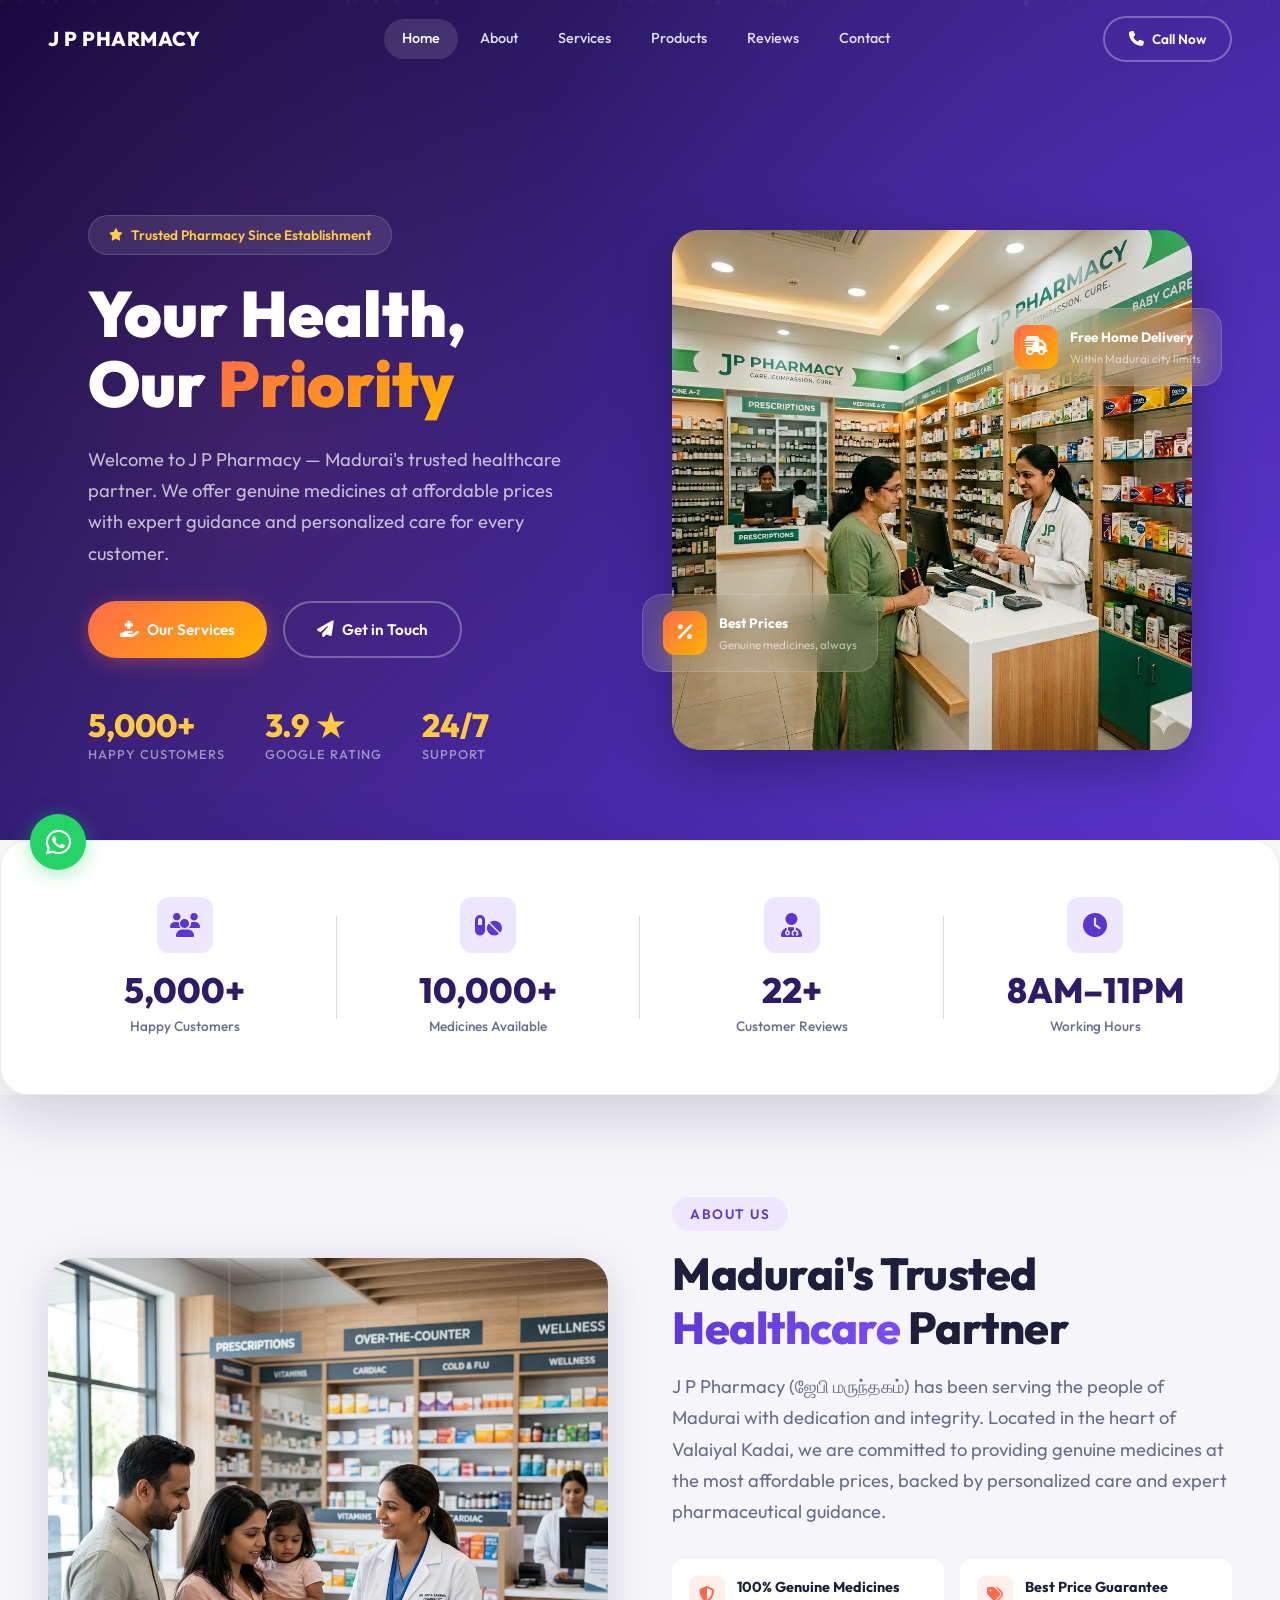
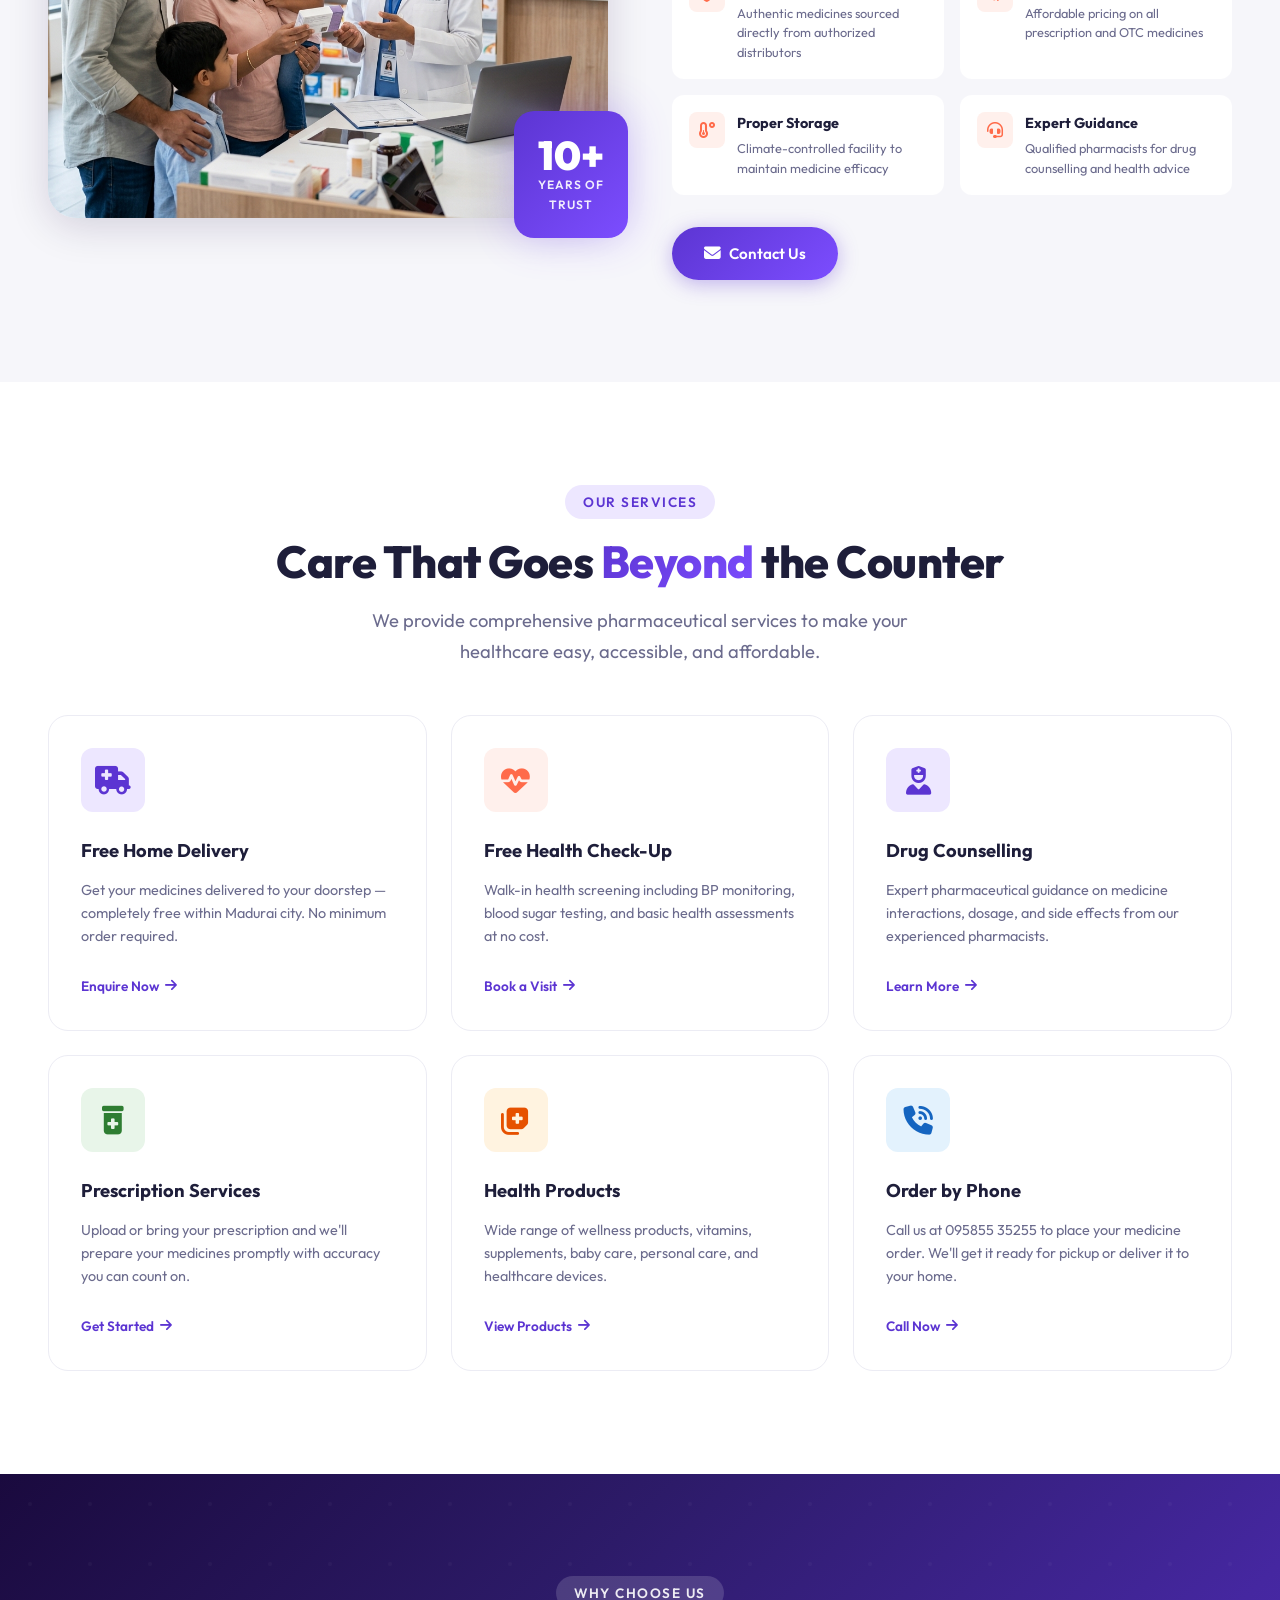
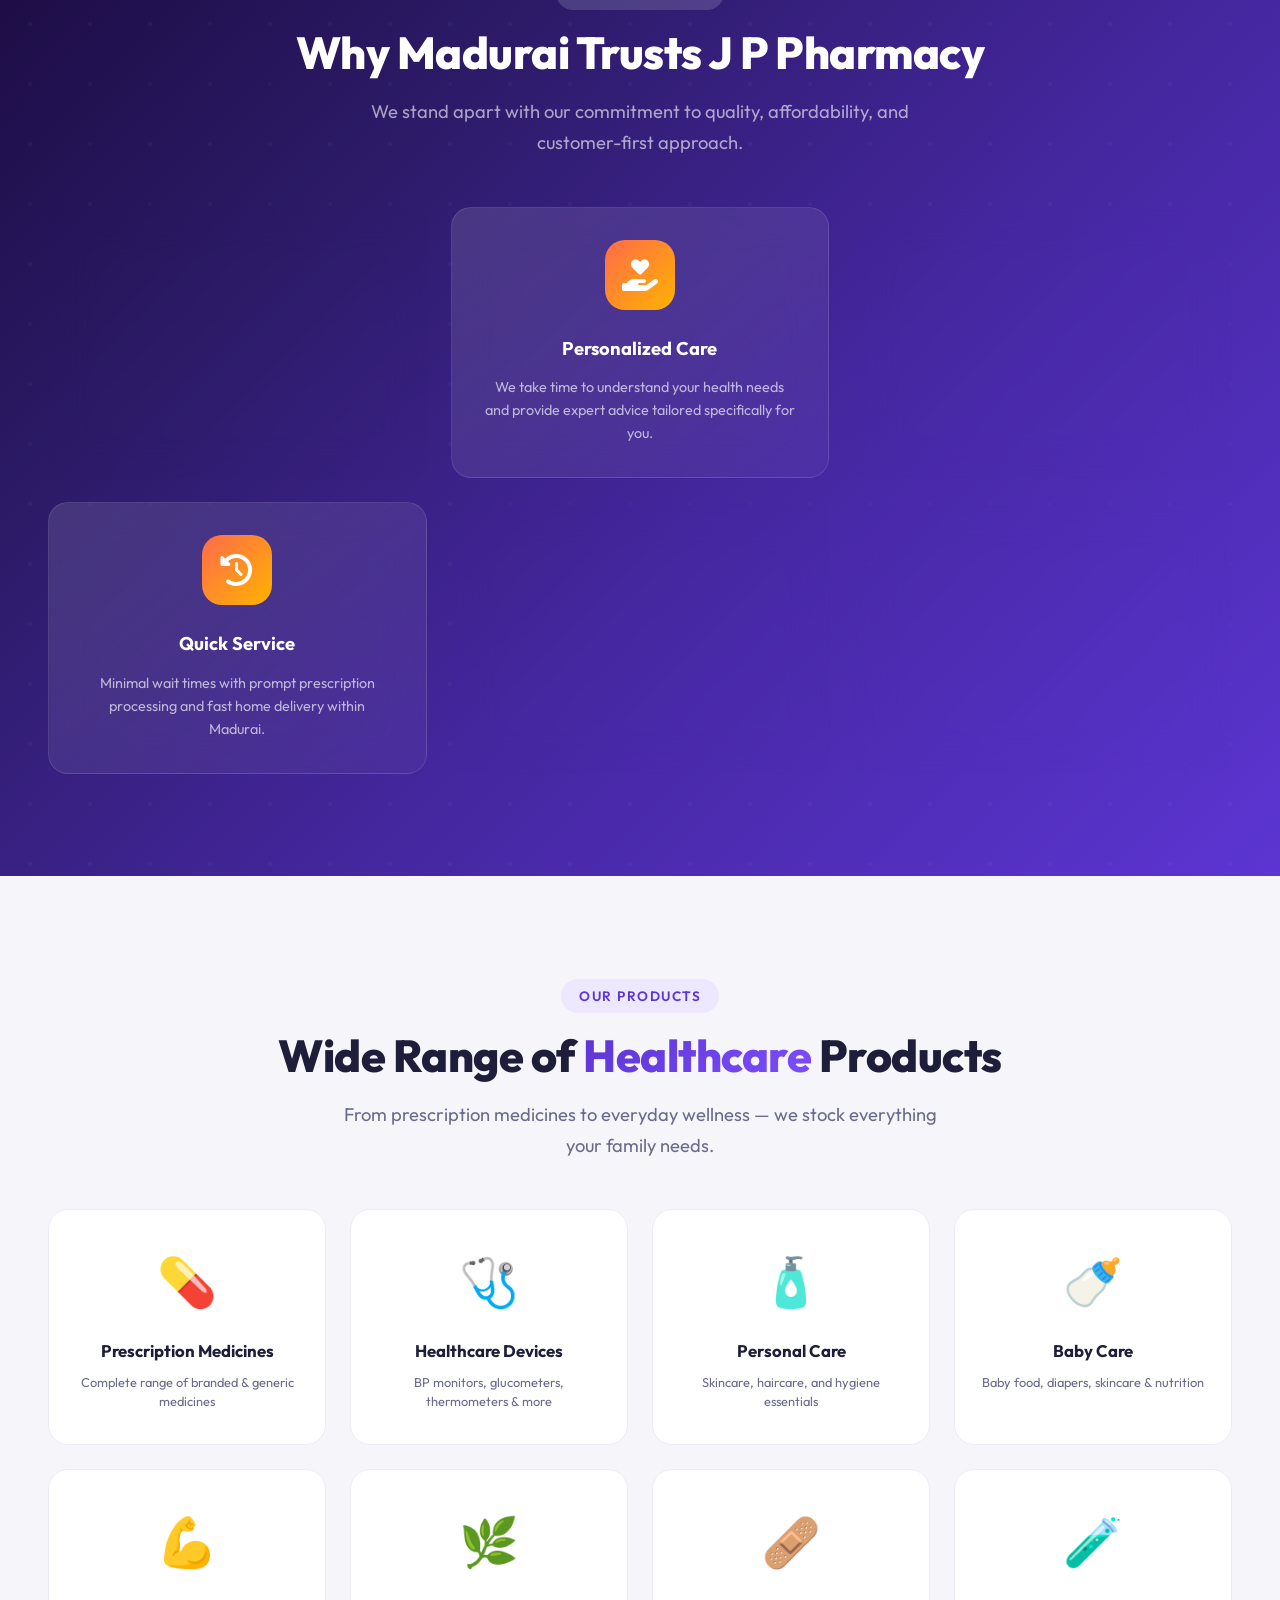
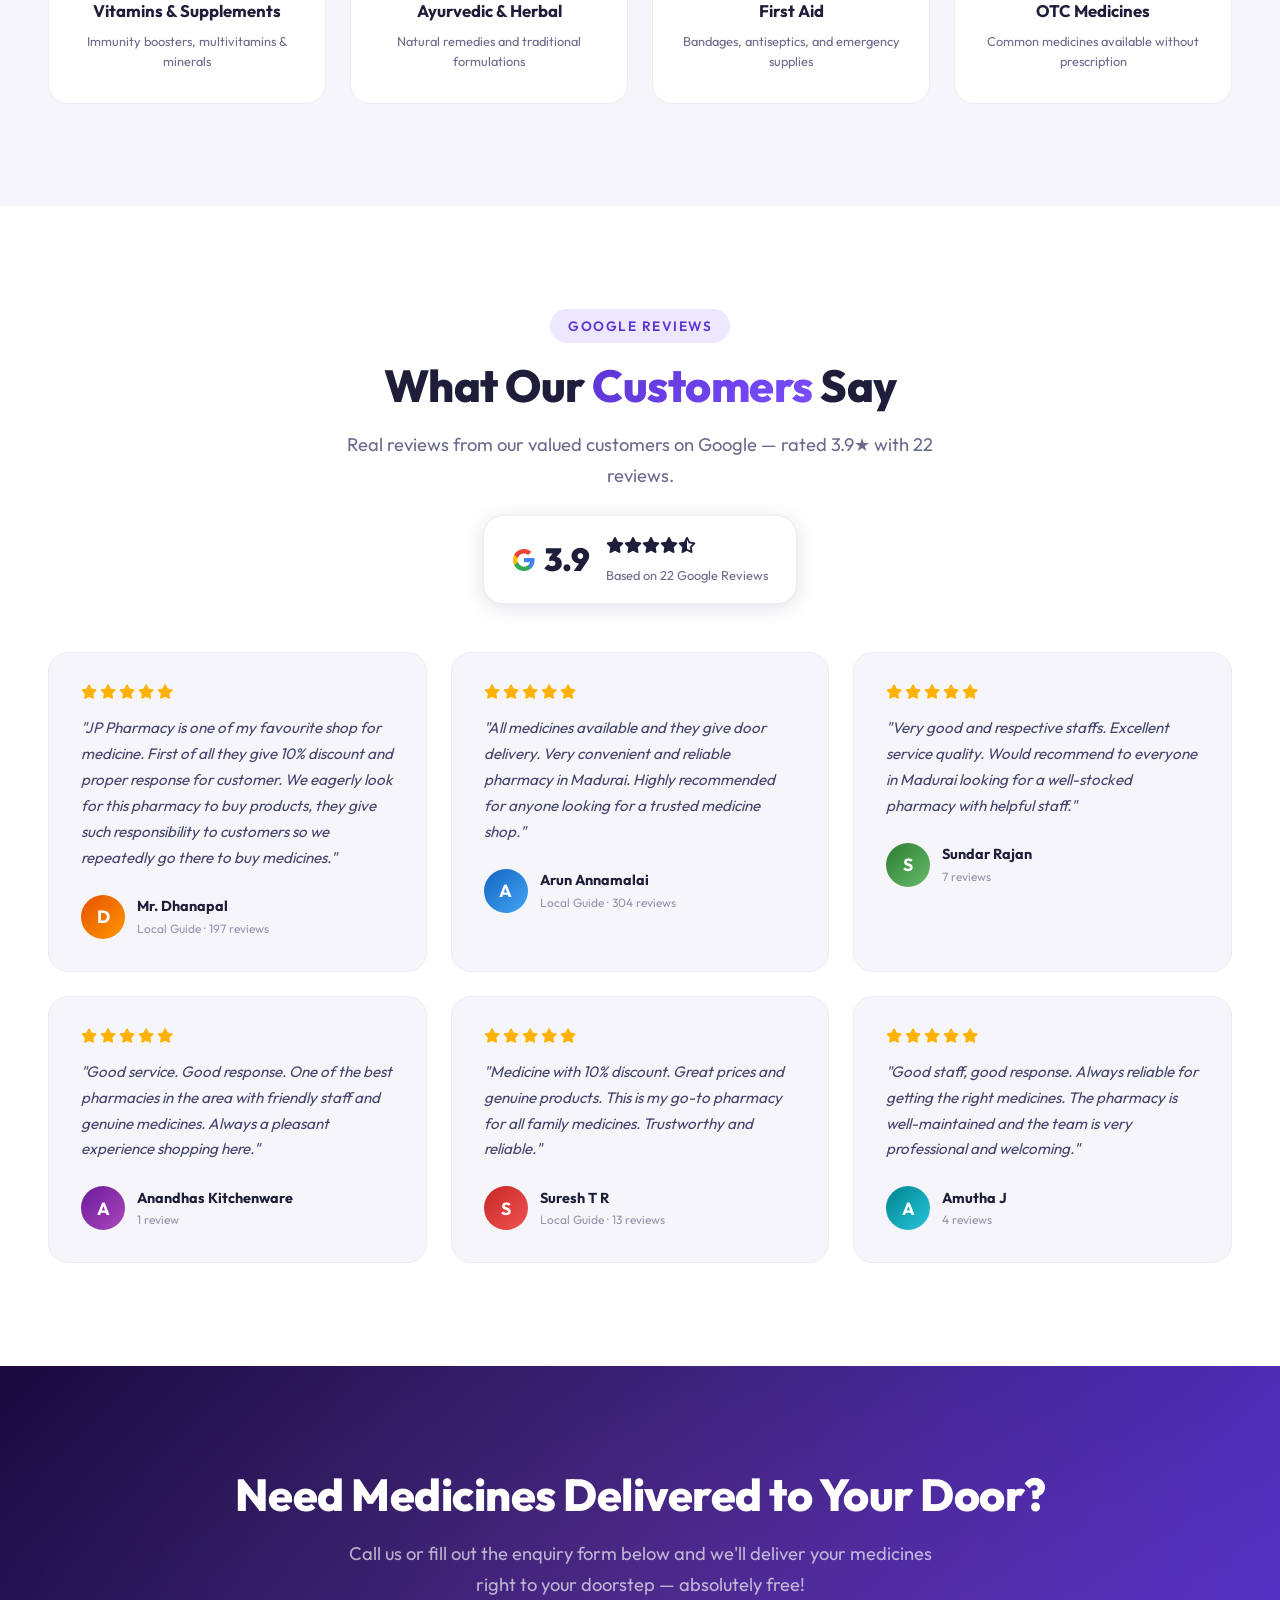
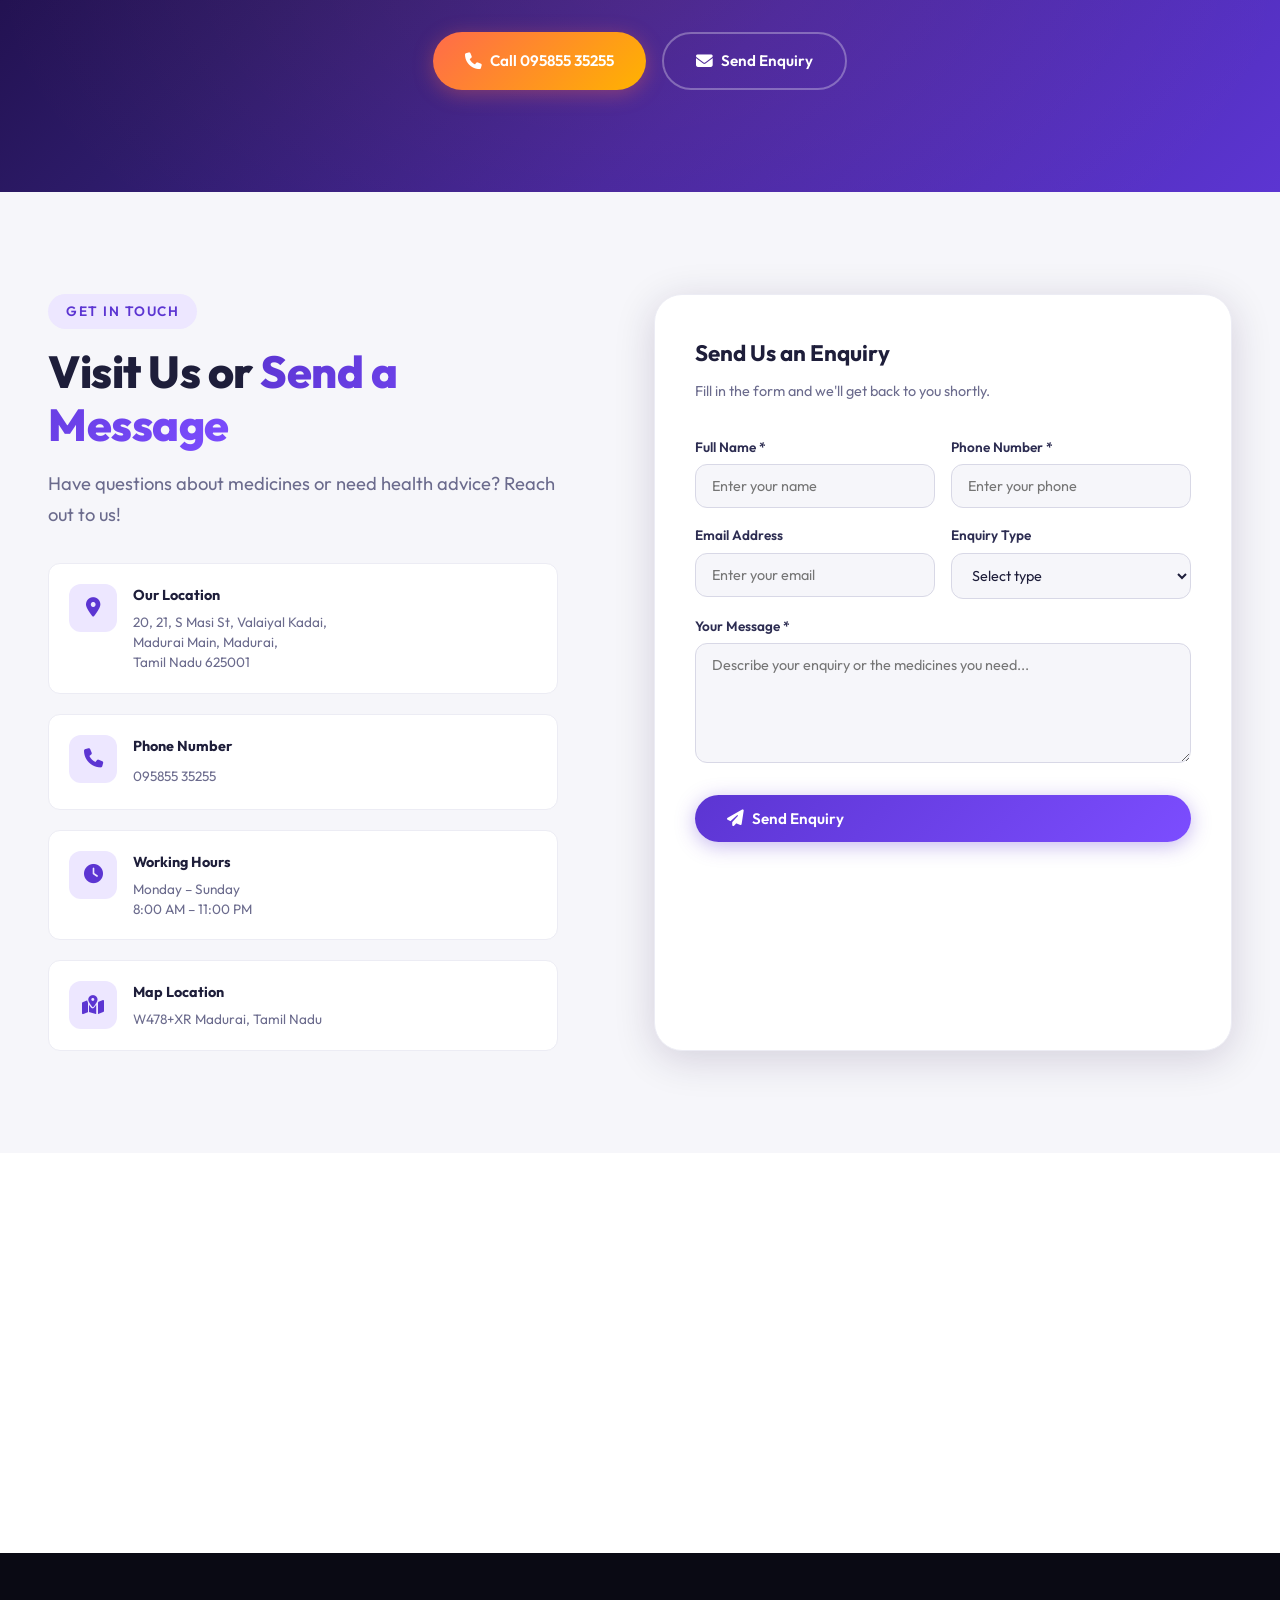
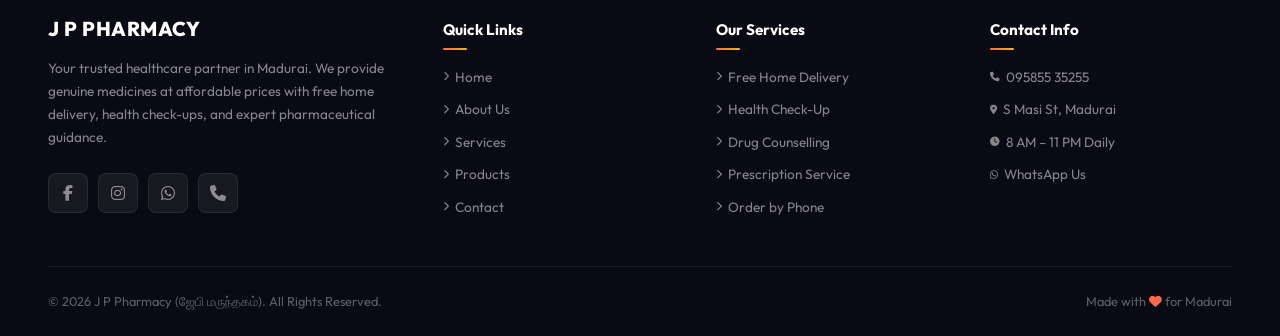
==== index.html @ 7c7c3c75 "First_commit" ====
<!DOCTYPE html>
<html lang="en">
<head>
  <meta charset="UTF-8">
  <meta name="viewport" content="width=device-width, initial-scale=1.0">
  <title>J P Pharmacy | ஜேபி மருந்தகம் — Your Trusted Pharmacy in Madurai</title>
  <meta name="description" content="J P Pharmacy (ஜேபி மருந்தகம்) – Madurai's trusted pharmacy offering genuine medicines, free home delivery, health checkups, and expert drug counselling. Located at S Masi St, Madurai.">
  <meta name="keywords" content="JP Pharmacy, Madurai pharmacy, medicine delivery, health checkup, drug counselling, Tamil Nadu pharmacy">
  <meta property="og:title" content="J P Pharmacy | ஜேபி மருந்தகம்">
  <meta property="og:description" content="Your trusted pharmacy in Madurai. Genuine medicines at affordable prices with free home delivery.">
  <meta property="og:type" content="website">
  <link rel="stylesheet" href="styles.css">
  <link rel="stylesheet" href="https://cdnjs.cloudflare.com/ajax/libs/font-awesome/6.5.1/css/all.min.css">
  <link rel="icon" type="image/svg+xml" href="data:image/svg+xml,<svg xmlns='http://www.w3.org/2000/svg' viewBox='0 0 100 100'><text y='.9em' font-size='90'>💊</text></svg>">
</head>
<body>

  <!-- ======= LOADING SCREEN ======= -->
  <!-- <div class="loader" id="loader">
    <div class="loader-content">
      <div class="loader-logo">JP</div>
      <div class="loader-text">J P Pharmacy</div>
    </div>
  </div> -->

  <!-- ======= NAVBAR ======= -->
  <nav class="navbar" id="navbar">
    <div class="container">
      <a href="#home" class="navbar-brand">
        <!-- <div class="logo-icon">JP</div> -->
        <div class="logo-text">
          <span class="brand-en">J P PHARMACY</span>
          <!-- <span class="brand-ta tamil">ஜேபி மருந்தகம்</span> -->
        </div>
      </a>

      <div class="nav-links" id="navLinks">
        <a href="#home" class="active">Home</a>
        <a href="#about">About</a>
        <a href="#services">Services</a>
        <a href="#products">Products</a>
        <a href="#testimonials">Reviews</a>
        <a href="#contact">Contact</a>
      </div>

      <div class="nav-cta">
        <a href="tel:09585535255" class="btn btn-outline">
          <i class="fas fa-phone"></i> Call Now
        </a>
      </div>

      <button class="nav-toggle" id="navToggle" aria-label="Toggle menu">
        <span></span>
        <span></span>
        <span></span>
      </button>
    </div>
  </nav>

  <!-- ======= HERO SECTION ======= -->
  <section class="hero" id="home">
    <div class="hero-particles" id="heroParticles"></div>
    <div class="container">
      <div class="hero-content">
        <div class="hero-badge">
          <i class="fas fa-star"></i>
          Trusted Pharmacy Since Establishment
        </div>
        <h1 class="hero-title">
          Your Health, <br>Our <span class="highlight">Priority</span>
        </h1>
        <p class="hero-description">
          Welcome to J P Pharmacy — Madurai's trusted healthcare partner. We offer genuine medicines at affordable prices with expert guidance and personalized care for every customer.
        </p>
        <div class="hero-actions">
          <a href="#services" class="btn btn-accent">
            <i class="fas fa-hand-holding-medical"></i>
            Our Services
          </a>
          <a href="#contact" class="btn btn-outline">
            <i class="fas fa-paper-plane"></i>
            Get in Touch
          </a>
        </div>
        <div class="hero-stats">
          <div class="hero-stat">
            <div class="number" data-count="5000">0</div>
            <div class="label">Happy Customers</div>
          </div>
          <div class="hero-stat">
            <div class="number">3.9 ★</div>
            <div class="label">Google Rating</div>
          </div>
          <div class="hero-stat">
            <div class="number">24/7</div>
            <div class="label">Support</div>
          </div>
        </div>
      </div>

      <div class="hero-visual">
        <div class="hero-image-wrapper">
          <img src="images/hero-banner.png" alt="J P Pharmacy — Modern pharmacy interior" loading="eager">
          <div class="hero-float-card">
            <div class="float-icon"><i class="fas fa-truck-fast"></i></div>
            <div class="float-text">
              <div class="ft-title">Free Home Delivery</div>
              <div class="ft-sub">Within Madurai city limits</div>
            </div>
          </div>
          <div class="hero-float-card">
            <div class="float-icon"><i class="fas fa-percent"></i></div>
            <div class="float-text">
              <div class="ft-title">Best Prices</div>
              <div class="ft-sub">Genuine medicines, always</div>
            </div>
          </div>
        </div>
      </div>
    </div>
  </section>

  <!-- ======= STATS BAR ======= -->
  <section class="stats-bar">
    <div class="container reveal">
      <div class="stat-item">
        <div class="stat-icon"><i class="fas fa-users"></i></div>
        <div class="stat-number" data-count="5000">0</div>
        <div class="stat-text">Happy Customers</div>
      </div>
      <div class="stat-item">
        <div class="stat-icon"><i class="fas fa-pills"></i></div>
        <div class="stat-number" data-count="10000">0</div>
        <div class="stat-text">Medicines Available</div>
      </div>
      <div class="stat-item">
        <div class="stat-icon"><i class="fas fa-user-doctor"></i></div>
        <div class="stat-number" data-count="22">0</div>
        <div class="stat-text">Customer Reviews</div>
      </div>
      <div class="stat-item">
        <div class="stat-icon"><i class="fas fa-clock"></i></div>
        <div class="stat-number">8AM–11PM</div>
        <div class="stat-text">Working Hours</div>
      </div>
    </div>
  </section>

  <!-- ======= ABOUT SECTION ======= -->
  <section class="about" id="about">
    <div class="container">
      <div class="about-image reveal">
        <img src="images/about-pharmacy.png" alt="J P Pharmacy team helping customers">
        <div class="experience-badge">
          <div class="exp-number">10+</div>
          <div class="exp-text">Years of<br>Trust</div>
        </div>
      </div>
      <div class="about-content">
        <span class="section-label reveal">About Us</span>
        <h2 class="section-title reveal">
          Madurai's Trusted <span class="text-gradient">Healthcare</span> Partner
        </h2>
        <p class="section-subtitle reveal">
          J P Pharmacy (ஜேபி மருந்தகம்) has been serving the people of Madurai with dedication and integrity. Located in the heart of Valaiyal Kadai, we are committed to providing genuine medicines at the most affordable prices, backed by personalized care and expert pharmaceutical guidance.
        </p>
        <div class="about-features">
          <div class="about-feature reveal reveal-delay-1">
            <i class="fas fa-shield-halved"></i>
            <div>
              <h4>100% Genuine Medicines</h4>
              <p>Authentic medicines sourced directly from authorized distributors</p>
            </div>
          </div>
          <div class="about-feature reveal reveal-delay-2">
            <i class="fas fa-tags"></i>
            <div>
              <h4>Best Price Guarantee</h4>
              <p>Affordable pricing on all prescription and OTC medicines</p>
            </div>
          </div>
          <div class="about-feature reveal reveal-delay-3">
            <i class="fas fa-temperature-low"></i>
            <div>
              <h4>Proper Storage</h4>
              <p>Climate-controlled facility to maintain medicine efficacy</p>
            </div>
          </div>
          <div class="about-feature reveal reveal-delay-4">
            <i class="fas fa-headset"></i>
            <div>
              <h4>Expert Guidance</h4>
              <p>Qualified pharmacists for drug counselling and health advice</p>
            </div>
          </div>
        </div>
        <a href="#contact" class="btn btn-primary reveal">
          <i class="fas fa-envelope"></i> Contact Us
        </a>
      </div>
    </div>
  </section>

  <!-- ======= SERVICES SECTION ======= -->
  <section class="services" id="services">
    <div class="container">
      <div class="text-center">
        <span class="section-label reveal">Our Services</span>
        <h2 class="section-title reveal">
          Care That Goes <span class="text-gradient">Beyond</span> the Counter
        </h2>
        <p class="section-subtitle mx-auto reveal">
          We provide comprehensive pharmaceutical services to make your healthcare easy, accessible, and affordable.
        </p>
      </div>

      <div class="services-grid">
        <div class="service-card reveal reveal-delay-1">
          <div class="service-icon"><i class="fas fa-truck-medical"></i></div>
          <h3>Free Home Delivery</h3>
          <p>Get your medicines delivered to your doorstep — completely free within Madurai city. No minimum order required.</p>
          <a href="#contact" class="service-link">Enquire Now <i class="fas fa-arrow-right"></i></a>
        </div>

        <div class="service-card reveal reveal-delay-2">
          <div class="service-icon"><i class="fas fa-heartbeat"></i></div>
          <h3>Free Health Check-Up</h3>
          <p>Walk-in health screening including BP monitoring, blood sugar testing, and basic health assessments at no cost.</p>
          <a href="#contact" class="service-link">Book a Visit <i class="fas fa-arrow-right"></i></a>
        </div>

        <div class="service-card reveal reveal-delay-3">
          <div class="service-icon"><i class="fas fa-user-nurse"></i></div>
          <h3>Drug Counselling</h3>
          <p>Expert pharmaceutical guidance on medicine interactions, dosage, and side effects from our experienced pharmacists.</p>
          <a href="#contact" class="service-link">Learn More <i class="fas fa-arrow-right"></i></a>
        </div>

        <div class="service-card reveal reveal-delay-4">
          <div class="service-icon"><i class="fas fa-prescription-bottle-medical"></i></div>
          <h3>Prescription Services</h3>
          <p>Upload or bring your prescription and we'll prepare your medicines promptly with accuracy you can count on.</p>
          <a href="#contact" class="service-link">Get Started <i class="fas fa-arrow-right"></i></a>
        </div>

        <div class="service-card reveal reveal-delay-5">
          <div class="service-icon"><i class="fas fa-notes-medical"></i></div>
          <h3>Health Products</h3>
          <p>Wide range of wellness products, vitamins, supplements, baby care, personal care, and healthcare devices.</p>
          <a href="#products" class="service-link">View Products <i class="fas fa-arrow-right"></i></a>
        </div>

        <div class="service-card reveal reveal-delay-6">
          <div class="service-icon"><i class="fas fa-phone-volume"></i></div>
          <h3>Order by Phone</h3>
          <p>Call us at 095855 35255 to place your medicine order. We'll get it ready for pickup or deliver it to your home.</p>
          <a href="tel:09585535255" class="service-link">Call Now <i class="fas fa-arrow-right"></i></a>
        </div>
      </div>
    </div>
  </section>

  <!-- ======= WHY CHOOSE US ======= -->
  <section class="why-us" id="why-us">
    <div class="container">
      <div class="text-center">
        <span class="section-label section-label--light reveal">Why Choose Us</span>
        <h2 class="section-title reveal">
          Why Madurai Trusts J P Pharmacy
        </h2>
        <p class="section-subtitle mx-auto reveal" style="color:rgba(255,255,255,0.6);">
          We stand apart with our commitment to quality, affordability, and customer-first approach.
        </p>
      </div>

      <div class="why-grid">
        <div class="why-card reveal reveal-delay-1">
          <div class="why-card-icon"><i class="fas fa-medal"></i></div>
          <h3>Quality Assurance</h3>
          <p>Every medicine is sourced from authorized distributors and stored under optimal conditions for your safety.</p>
        </div>
        <div class="why-card reveal reveal-delay-2">
          <div class="why-card-icon"><i class="fas fa-hand-holding-heart"></i></div>
          <h3>Personalized Care</h3>
          <p>We take time to understand your health needs and provide expert advice tailored specifically for you.</p>
        </div>
        <div class="why-card reveal reveal-delay-3">
          <div class="why-card-icon"><i class="fas fa-wallet"></i></div>
          <h3>Affordable Pricing</h3>
          <p>Best prices on all medicines with regular discounts and offers. Healthcare shouldn't burn a hole in your pocket.</p>
        </div>
        <div class="why-card reveal reveal-delay-1">
          <div class="why-card-icon"><i class="fas fa-clock-rotate-left"></i></div>
          <h3>Quick Service</h3>
          <p>Minimal wait times with prompt prescription processing and fast home delivery within Madurai.</p>
        </div>
        <div class="why-card reveal reveal-delay-2">
          <div class="why-card-icon"><i class="fas fa-map-pin"></i></div>
          <h3>Prime Location</h3>
          <p>Conveniently located at S Masi Street, Valaiyal Kadai — easily accessible from anywhere in Madurai Main.</p>
        </div>
        <div class="why-card reveal reveal-delay-3">
          <div class="why-card-icon"><i class="fas fa-face-smile"></i></div>
          <h3>Customer Satisfaction</h3>
          <p>3.9★ rated on Google with 22+ positive reviews. Our customers' trust is our biggest achievement.</p>
        </div>
      </div>
    </div>
  </section>

  <!-- ======= PRODUCTS SECTION ======= -->
  <section class="products" id="products">
    <div class="container">
      <div class="text-center">
        <span class="section-label reveal">Our Products</span>
        <h2 class="section-title reveal">
          Wide Range of <span class="text-gradient">Healthcare</span> Products
        </h2>
        <p class="section-subtitle mx-auto reveal">
          From prescription medicines to everyday wellness — we stock everything your family needs.
        </p>
      </div>

      <div class="products-grid">
        <div class="product-card reveal reveal-delay-1">
          <span class="product-emoji">💊</span>
          <h3>Prescription Medicines</h3>
          <p>Complete range of branded & generic medicines</p>
        </div>
        <div class="product-card reveal reveal-delay-2">
          <span class="product-emoji">🩺</span>
          <h3>Healthcare Devices</h3>
          <p>BP monitors, glucometers, thermometers & more</p>
        </div>
        <div class="product-card reveal reveal-delay-3">
          <span class="product-emoji">🧴</span>
          <h3>Personal Care</h3>
          <p>Skincare, haircare, and hygiene essentials</p>
        </div>
        <div class="product-card reveal reveal-delay-4">
          <span class="product-emoji">🍼</span>
          <h3>Baby Care</h3>
          <p>Baby food, diapers, skincare & nutrition</p>
        </div>
        <div class="product-card reveal reveal-delay-1">
          <span class="product-emoji">💪</span>
          <h3>Vitamins & Supplements</h3>
          <p>Immunity boosters, multivitamins & minerals</p>
        </div>
        <div class="product-card reveal reveal-delay-2">
          <span class="product-emoji">🌿</span>
          <h3>Ayurvedic & Herbal</h3>
          <p>Natural remedies and traditional formulations</p>
        </div>
        <div class="product-card reveal reveal-delay-3">
          <span class="product-emoji">🩹</span>
          <h3>First Aid</h3>
          <p>Bandages, antiseptics, and emergency supplies</p>
        </div>
        <div class="product-card reveal reveal-delay-4">
          <span class="product-emoji">🧪</span>
          <h3>OTC Medicines</h3>
          <p>Common medicines available without prescription</p>
        </div>
      </div>
    </div>
  </section>

  <!-- ======= TESTIMONIALS ======= -->
  <section class="testimonials" id="testimonials">
    <div class="container">
      <div class="text-center">
        <span class="section-label reveal">Google Reviews</span>
        <h2 class="section-title reveal">
          What Our <span class="text-gradient">Customers</span> Say
        </h2>
        <p class="section-subtitle mx-auto reveal">
          Real reviews from our valued customers on Google — rated 3.9★ with 22 reviews.
        </p>

        <!-- Google Rating Badge -->
        <div class="google-rating-badge reveal" style="display:inline-flex;align-items:center;gap:16px;background:var(--white);border:1px solid var(--neutral-100);border-radius:var(--radius-lg);padding:16px 28px;margin-top:1.5rem;box-shadow:var(--shadow-md);">
          <div style="display:flex;align-items:center;gap:8px;">
            <svg width="24" height="24" viewBox="0 0 24 24" fill="none"><path d="M22.56 12.25c0-.78-.07-1.53-.2-2.25H12v4.26h5.92a5.06 5.06 0 01-2.2 3.32v2.77h3.57c2.08-1.92 3.28-4.74 3.28-8.1z" fill="#4285F4"/><path d="M12 23c2.97 0 5.46-.98 7.28-2.66l-3.57-2.77c-.98.66-2.23 1.06-3.71 1.06-2.86 0-5.29-1.93-6.16-4.53H2.18v2.84C3.99 20.53 7.7 23 12 23z" fill="#34A853"/><path d="M5.84 14.09c-.22-.66-.35-1.36-.35-2.09s.13-1.43.35-2.09V7.07H2.18C1.43 8.55 1 10.22 1 12s.43 3.45 1.18 4.93l2.85-2.22.81-.62z" fill="#FBBC05"/><path d="M12 5.38c1.62 0 3.06.56 4.21 1.64l3.15-3.15C17.45 2.09 14.97 1 12 1 7.7 1 3.99 3.47 2.18 7.07l3.66 2.84c.87-2.6 3.3-4.53 6.16-4.53z" fill="#EA4335"/></svg>
            <span style="font-size:2rem;font-weight:900;color:var(--neutral-800);">3.9</span>
          </div>
          <div style="text-align:left;">
            <div class="stars" style="margin-bottom:2px;">
              <i class="fas fa-star"></i><i class="fas fa-star"></i><i class="fas fa-star"></i><i class="fas fa-star"></i><i class="fas fa-star-half-stroke"></i>
            </div>
            <span style="font-size:0.8rem;color:var(--neutral-500);">Based on 22 Google Reviews</span>
          </div>
        </div>
      </div>

      <div class="testimonials-grid">
        <!-- Review 1: Mr. Dhanapal -->
        <div class="testimonial-card reveal reveal-delay-1">
          <div class="stars">
            <i class="fas fa-star"></i><i class="fas fa-star"></i><i class="fas fa-star"></i><i class="fas fa-star"></i><i class="fas fa-star"></i>
          </div>
          <p class="quote">"JP Pharmacy is one of my favourite shop for medicine. First of all they give 10% discount and proper response for customer. We eagerly look for this pharmacy to buy products, they give such responsibility to customers so we repeatedly go there to buy medicines."</p>
          <div class="testimonial-author">
            <div class="author-avatar" style="background:linear-gradient(135deg,#e65100,#ff9800);">D</div>
            <div class="author-info">
              <h4>Mr. Dhanapal</h4>
              <p>Local Guide · 197 reviews</p>
            </div>
          </div>
        </div>

        <!-- Review 2: Arun Annamalai -->
        <div class="testimonial-card reveal reveal-delay-2">
          <div class="stars">
            <i class="fas fa-star"></i><i class="fas fa-star"></i><i class="fas fa-star"></i><i class="fas fa-star"></i><i class="fas fa-star"></i>
          </div>
          <p class="quote">"All medicines available and they give door delivery. Very convenient and reliable pharmacy in Madurai. Highly recommended for anyone looking for a trusted medicine shop."</p>
          <div class="testimonial-author">
            <div class="author-avatar" style="background:linear-gradient(135deg,#1565c0,#42a5f5);">A</div>
            <div class="author-info">
              <h4>Arun Annamalai</h4>
              <p>Local Guide · 304 reviews</p>
            </div>
          </div>
        </div>

        <!-- Review 3: Sundar Rajan -->
        <div class="testimonial-card reveal reveal-delay-3">
          <div class="stars">
            <i class="fas fa-star"></i><i class="fas fa-star"></i><i class="fas fa-star"></i><i class="fas fa-star"></i><i class="fas fa-star"></i>
          </div>
          <p class="quote">"Very good and respective staffs. Excellent service quality. Would recommend to everyone in Madurai looking for a well-stocked pharmacy with helpful staff."</p>
          <div class="testimonial-author">
            <div class="author-avatar" style="background:linear-gradient(135deg,#2e7d32,#66bb6a);">S</div>
            <div class="author-info">
              <h4>Sundar Rajan</h4>
              <p>7 reviews</p>
            </div>
          </div>
        </div>

        <!-- Review 4: Anandhas Kitchenware -->
        <div class="testimonial-card reveal reveal-delay-1">
          <div class="stars">
            <i class="fas fa-star"></i><i class="fas fa-star"></i><i class="fas fa-star"></i><i class="fas fa-star"></i><i class="fas fa-star"></i>
          </div>
          <p class="quote">"Good service. Good response. One of the best pharmacies in the area with friendly staff and genuine medicines. Always a pleasant experience shopping here."</p>
          <div class="testimonial-author">
            <div class="author-avatar" style="background:linear-gradient(135deg,#6a1b9a,#ab47bc);">A</div>
            <div class="author-info">
              <h4>Anandhas Kitchenware</h4>
              <p>1 review</p>
            </div>
          </div>
        </div>

        <!-- Review 5: Suresh T R -->
        <div class="testimonial-card reveal reveal-delay-2">
          <div class="stars">
            <i class="fas fa-star"></i><i class="fas fa-star"></i><i class="fas fa-star"></i><i class="fas fa-star"></i><i class="fas fa-star"></i>
          </div>
          <p class="quote">"Medicine with 10% discount. Great prices and genuine products. This is my go-to pharmacy for all family medicines. Trustworthy and reliable."</p>
          <div class="testimonial-author">
            <div class="author-avatar" style="background:linear-gradient(135deg,#c62828,#ef5350);">S</div>
            <div class="author-info">
              <h4>Suresh T R</h4>
              <p>Local Guide · 13 reviews</p>
            </div>
          </div>
        </div>

        <!-- Review 6: Amutha J -->
        <div class="testimonial-card reveal reveal-delay-3">
          <div class="stars">
            <i class="fas fa-star"></i><i class="fas fa-star"></i><i class="fas fa-star"></i><i class="fas fa-star"></i><i class="fas fa-star"></i>
          </div>
          <p class="quote">"Good staff, good response. Always reliable for getting the right medicines. The pharmacy is well-maintained and the team is very professional and welcoming."</p>
          <div class="testimonial-author">
            <div class="author-avatar" style="background:linear-gradient(135deg,#00838f,#26c6da);">A</div>
            <div class="author-info">
              <h4>Amutha J</h4>
              <p>4 reviews</p>
            </div>
          </div>
        </div>
      </div>
    </div>
  </section>

  <!-- ======= CTA BANNER ======= -->
  <section class="cta-banner">
    <div class="container">
      <h2 class="section-title reveal">Need Medicines Delivered to Your Door?</h2>
      <p class="section-subtitle mx-auto reveal">
        Call us or fill out the enquiry form below and we'll deliver your medicines right to your doorstep — absolutely free!
      </p>
      <div class="cta-actions reveal">
        <a href="tel:09585535255" class="btn btn-accent">
          <i class="fas fa-phone"></i>
          Call 095855 35255
        </a>
        <a href="#contact" class="btn btn-outline">
          <i class="fas fa-envelope"></i>
          Send Enquiry
        </a>
      </div>
    </div>
  </section>

  <!-- ======= CONTACT SECTION ======= -->
  <section class="contact" id="contact">
    <div class="container">
      <div class="contact-info">
        <span class="section-label reveal">Get In Touch</span>
        <h2 class="section-title reveal">
          Visit Us or <span class="text-gradient">Send a Message</span>
        </h2>
        <p class="section-subtitle reveal">
          Have questions about medicines or need health advice? Reach out to us!
        </p>

        <div class="contact-cards">
          <div class="contact-card reveal reveal-delay-1">
            <div class="contact-card-icon"><i class="fas fa-location-dot"></i></div>
            <div>
              <h4>Our Location</h4>
              <p>20, 21, S Masi St, Valaiyal Kadai,<br>Madurai Main, Madurai,<br>Tamil Nadu 625001</p>
            </div>
          </div>
          <div class="contact-card reveal reveal-delay-2">
            <div class="contact-card-icon"><i class="fas fa-phone"></i></div>
            <div>
              <h4>Phone Number</h4>
              <a href="tel:09585535255">095855 35255</a>
            </div>
          </div>
          <div class="contact-card reveal reveal-delay-3">
            <div class="contact-card-icon"><i class="fas fa-clock"></i></div>
            <div>
              <h4>Working Hours</h4>
              <p>Monday – Sunday<br>8:00 AM – 11:00 PM</p>
            </div>
          </div>
          <div class="contact-card reveal reveal-delay-4">
            <div class="contact-card-icon"><i class="fas fa-map-location-dot"></i></div>
            <div>
              <h4>Map Location</h4>
              <p>W478+XR Madurai, Tamil Nadu</p>
            </div>
          </div>
        </div>
      </div>

      <!-- Contact Form using FormSubmit -->
      <div class="contact-form-wrapper reveal">
        <h3>Send Us an Enquiry</h3>
        <p>Fill in the form and we'll get back to you shortly.</p>
        <form action="https://formsubmit.co/priyasakthi1908@gmail.com" method="POST" id="contactForm">
          <!-- FormSubmit Configuration -->
          <input type="hidden" name="_subject" value="New Enquiry from JP Pharmacy Website">
          <input type="hidden" name="_captcha" value="true">
          <input type="hidden" name="_template" value="table">
          <input type="hidden" name="_next" value="https://yourwebsite.com/thankyou.html">
          <input type="text" name="_honey" style="display:none">

          <div class="form-grid">
            <div class="form-group">
              <label for="name">Full Name *</label>
              <input type="text" id="name" name="name" placeholder="Enter your name" required>
            </div>
            <div class="form-group">
              <label for="phone">Phone Number *</label>
              <input type="tel" id="phone" name="phone" placeholder="Enter your phone" required>
            </div>
            <div class="form-group">
              <label for="email">Email Address</label>
              <input type="email" id="email" name="email" placeholder="Enter your email">
            </div>
            <div class="form-group">
              <label for="enquiry-type">Enquiry Type</label>
              <select id="enquiry-type" name="enquiry_type">
                <option value="">Select type</option>
                <option value="Medicine Order">Medicine Order</option>
                <option value="Home Delivery">Home Delivery</option>
                <option value="Health Checkup">Health Check-Up</option>
                <option value="Drug Counselling">Drug Counselling</option>
                <option value="Product Availability">Product Availability</option>
                <option value="General Enquiry">General Enquiry</option>
              </select>
            </div>
            <div class="form-group full-width">
              <label for="message">Your Message *</label>
              <textarea id="message" name="message" placeholder="Describe your enquiry or the medicines you need..." required></textarea>
            </div>
            <div class="form-group full-width">
              <button type="submit" class="btn btn-primary form-submit-btn" id="submitBtn">
                <i class="fas fa-paper-plane"></i>
                Send Enquiry
              </button>
            </div>
          </div>
        </form>
      </div>
    </div>
  </section>

  <!-- ======= MAP SECTION ======= -->
  <div class="map-section">
    <iframe
      src="https://www.google.com/maps?q=20,21,S+Masi+St,Valaiyal+Kadai,Madurai+Main,Madurai,Tamil+Nadu+625001&output=embed"
      allowfullscreen=""
      loading="lazy"
      referrerpolicy="no-referrer-when-downgrade"
      title="J P Pharmacy Location on Google Maps">
    </iframe>
  </div>

  <!-- ======= FOOTER ======= -->
  <footer class="footer">
    <div class="container">
      <div class="footer-grid">
        <div class="footer-brand">
          <div class="navbar-brand">
            <!-- <div class="logo-icon">JP</div> -->
            <div class="logo-text">
              <span class="brand-en">J P PHARMACY</span>
              <!-- <span class="brand-ta tamil">ஜேபி மருந்தகம்</span> -->
            </div>
          </div>
          <p>Your trusted healthcare partner in Madurai. We provide genuine medicines at affordable prices with free home delivery, health check-ups, and expert pharmaceutical guidance.</p>
          <div class="footer-social">
            <a href="#" aria-label="Facebook"><i class="fab fa-facebook-f"></i></a>
            <a href="#" aria-label="Instagram"><i class="fab fa-instagram"></i></a>
            <a href="https://wa.me/919585535255" aria-label="WhatsApp"><i class="fab fa-whatsapp"></i></a>
            <a href="tel:09585535255" aria-label="Phone"><i class="fas fa-phone"></i></a>
          </div>
        </div>

        <div class="footer-col">
          <h4>Quick Links</h4>
          <ul>
            <li><a href="#home"><i class="fas fa-chevron-right"></i> Home</a></li>
            <li><a href="#about"><i class="fas fa-chevron-right"></i> About Us</a></li>
            <li><a href="#services"><i class="fas fa-chevron-right"></i> Services</a></li>
            <li><a href="#products"><i class="fas fa-chevron-right"></i> Products</a></li>
            <li><a href="#contact"><i class="fas fa-chevron-right"></i> Contact</a></li>
          </ul>
        </div>

        <div class="footer-col">
          <h4>Our Services</h4>
          <ul>
            <li><a href="#services"><i class="fas fa-chevron-right"></i> Free Home Delivery</a></li>
            <li><a href="#services"><i class="fas fa-chevron-right"></i> Health Check-Up</a></li>
            <li><a href="#services"><i class="fas fa-chevron-right"></i> Drug Counselling</a></li>
            <li><a href="#services"><i class="fas fa-chevron-right"></i> Prescription Service</a></li>
            <li><a href="#services"><i class="fas fa-chevron-right"></i> Order by Phone</a></li>
          </ul>
        </div>

        <div class="footer-col">
          <h4>Contact Info</h4>
          <ul>
            <li><a href="tel:09585535255"><i class="fas fa-phone"></i> 095855 35255</a></li>
            <li><a href="https://maps.google.com/?q=S+Masi+St+Valaiyal+Kadai+Madurai" target="_blank"><i class="fas fa-map-marker-alt"></i> S Masi St, Madurai</a></li>
            <li><a href="#"><i class="fas fa-clock"></i> 8 AM – 11 PM Daily</a></li>
            <li><a href="https://wa.me/919585535255"><i class="fab fa-whatsapp"></i> WhatsApp Us</a></li>
          </ul>
        </div>
      </div>

      <div class="footer-bottom">
        <p>© 2025 J P Pharmacy (ஜேபி மருந்தகம்). All Rights Reserved.</p>
        <p>Made with <i class="fas fa-heart" style="color:var(--accent-500);"></i> for Madurai</p>
      </div>
    </div>
  </footer>

  <!-- ======= WhatsApp Float ======= -->
  <a href="https://wa.me/919585535255?text=Hello%20JP%20Pharmacy%2C%20I%20would%20like%20to%20enquire%20about%20medicines." class="whatsapp-float" target="_blank" aria-label="Chat on WhatsApp">
    <i class="fab fa-whatsapp"></i>
  </a>

  <!-- ======= Back To Top ======= -->
  <button class="back-to-top" id="backToTop" aria-label="Back to top">
    <i class="fas fa-arrow-up"></i>
  </button>

  <script src="script.js"></script>
</body>
</html>
---- styles.css ----
/* ============================================
   J P PHARMACY — Design System & Styles
   Color Theme: Deep Purple-Blue + Coral/Amber
   ============================================ */

/* ---------- Google Fonts ---------- */
@import url('https://fonts.googleapis.com/css2?family=Outfit:wght@300;400;500;600;700;800;900&family=Noto+Sans+Tamil:wght@400;600;700&display=swap');

/* ---------- CSS Custom Properties ---------- */
:root {
  /* Primary Palette */
  --primary-900: #1a0a3e;
  --primary-800: #2d1b69;
  --primary-700: #4527a0;
  --primary-600: #5c35d2;
  --primary-500: #7c4dff;
  --primary-400: #9c7cff;
  --primary-300: #b9a0ff;
  --primary-200: #d4c5ff;
  --primary-100: #ede7ff;
  --primary-50:  #f5f2ff;

  /* Accent Coral */
  --accent-600: #e04a2f;
  --accent-500: #ff6b4a;
  --accent-400: #ff8a6a;
  --accent-300: #ffb09a;
  --accent-200: #ffd4c8;
  --accent-100: #fff0ec;

  /* Accent Amber */
  --amber-500: #ffb300;
  --amber-400: #ffc940;
  --amber-300: #ffd966;

  /* Neutrals */
  --neutral-950: #0a0a14;
  --neutral-900: #111127;
  --neutral-800: #1e1e3a;
  --neutral-700: #2d2d52;
  --neutral-600: #44446e;
  --neutral-500: #6b6b8d;
  --neutral-400: #9494ae;
  --neutral-300: #b8b8cc;
  --neutral-200: #d8d8e6;
  --neutral-100: #ececf4;
  --neutral-50:  #f6f6fa;
  --white: #ffffff;

  /* Semantic */
  --success: #22c55e;
  --warning: #f59e0b;
  --error: #ef4444;

  /* Gradients */
  --gradient-hero: linear-gradient(135deg, #1a0a3e 0%, #2d1b69 30%, #4527a0 60%, #5c35d2 100%);
  --gradient-primary: linear-gradient(135deg, #5c35d2, #7c4dff);
  --gradient-accent: linear-gradient(135deg, #ff6b4a, #ffb300);
  --gradient-card: linear-gradient(145deg, rgba(255,255,255,0.08), rgba(255,255,255,0.02));
  --gradient-glass: linear-gradient(145deg, rgba(255,255,255,0.12), rgba(255,255,255,0.04));

  /* Shadows */
  --shadow-sm: 0 2px 8px rgba(28, 10, 62, 0.08);
  --shadow-md: 0 4px 20px rgba(28, 10, 62, 0.12);
  --shadow-lg: 0 8px 40px rgba(28, 10, 62, 0.16);
  --shadow-xl: 0 16px 64px rgba(28, 10, 62, 0.20);
  --shadow-glow: 0 0 40px rgba(124, 77, 255, 0.3);

  /* Spacing */
  --section-py: clamp(4rem, 8vw, 7rem);
  --container-px: clamp(1rem, 4vw, 3rem);
  --container-max: 1280px;

  /* Radius */
  --radius-sm: 8px;
  --radius-md: 12px;
  --radius-lg: 20px;
  --radius-xl: 28px;
  --radius-full: 9999px;

  /* Transitions */
  --ease-out: cubic-bezier(0.16, 1, 0.3, 1);
  --transition-fast: 0.2s var(--ease-out);
  --transition-base: 0.35s var(--ease-out);
  --transition-slow: 0.6s var(--ease-out);
}

/* ---------- Reset & Base ---------- */
*, *::before, *::after {
  margin: 0;
  padding: 0;
  box-sizing: border-box;
}

html {
  scroll-behavior: smooth;
  scroll-padding-top: 80px;
}

body {
  font-family: 'Outfit', sans-serif;
  color: var(--neutral-800);
  background: var(--white);
  line-height: 1.65;
  font-size: 16px;
  -webkit-font-smoothing: antialiased;
  -moz-osx-font-smoothing: grayscale;
  overflow-x: hidden;
}

.tamil {
  font-family: 'Noto Sans Tamil', sans-serif;
}

img {
  max-width: 100%;
  height: auto;
  display: block;
}

a {
  text-decoration: none;
  color: inherit;
  transition: color var(--transition-fast);
}

ul { list-style: none; }

/* ---------- Utility ---------- */
.container {
  max-width: var(--container-max);
  margin: 0 auto;
  padding: 0 var(--container-px);
}

.section-label {
  display: inline-flex;
  align-items: center;
  gap: 8px;
  padding: 6px 18px;
  background: var(--primary-100);
  color: var(--primary-600);
  font-weight: 600;
  font-size: 0.85rem;
  border-radius: var(--radius-full);
  text-transform: uppercase;
  letter-spacing: 1.5px;
  margin-bottom: 1rem;
}

.section-label--light {
  background: rgba(255,255,255,0.15);
  color: rgba(255,255,255,0.9);
}

.section-title {
  font-size: clamp(1.8rem, 4vw, 2.8rem);
  font-weight: 800;
  line-height: 1.2;
  margin-bottom: 1rem;
  letter-spacing: -0.5px;
}

.section-subtitle {
  font-size: clamp(1rem, 2vw, 1.15rem);
  color: var(--neutral-500);
  max-width: 600px;
  line-height: 1.7;
}

.text-gradient {
  background: var(--gradient-primary);
  -webkit-background-clip: text;
  -webkit-text-fill-color: transparent;
  background-clip: text;
}

.text-center { text-align: center; }

.mx-auto { margin-left: auto; margin-right: auto; }

/* ---------- Buttons ---------- */
.btn {
  display: inline-flex;
  align-items: center;
  gap: 8px;
  padding: 14px 32px;
  font-family: 'Outfit', sans-serif;
  font-size: 0.95rem;
  font-weight: 600;
  border-radius: var(--radius-full);
  border: none;
  cursor: pointer;
  transition: all var(--transition-base);
  position: relative;
  overflow: hidden;
}

.btn::after {
  content: '';
  position: absolute;
  inset: 0;
  background: linear-gradient(135deg, rgba(255,255,255,0.2), transparent);
  opacity: 0;
  transition: opacity var(--transition-fast);
}

.btn:hover::after { opacity: 1; }

.btn-primary {
  background: var(--gradient-primary);
  color: var(--white);
  box-shadow: 0 4px 20px rgba(92, 53, 210, 0.35);
}

.btn-primary:hover {
  transform: translateY(-2px);
  box-shadow: 0 8px 30px rgba(92, 53, 210, 0.45);
}

.btn-accent {
  background: var(--gradient-accent);
  color: var(--white);
  box-shadow: 0 4px 20px rgba(255, 107, 74, 0.35);
}

.btn-accent:hover {
  transform: translateY(-2px);
  box-shadow: 0 8px 30px rgba(255, 107, 74, 0.45);
}

.btn-outline {
  background: transparent;
  color: var(--white);
  border: 2px solid rgba(255,255,255,0.3);
}

.btn-outline:hover {
  border-color: var(--white);
  background: rgba(255,255,255,0.1);
  transform: translateY(-2px);
}

.btn-white {
  background: var(--white);
  color: var(--primary-700);
  box-shadow: var(--shadow-md);
}

.btn-white:hover {
  transform: translateY(-2px);
  box-shadow: var(--shadow-lg);
}

.btn i { font-size: 1.1em; }

/* ---------- HEADER / NAVBAR ---------- */
.navbar {
  position: fixed;
  top: 0;
  left: 0;
  width: 100%;
  z-index: 1000;
  padding: 16px 0;
  transition: all var(--transition-base);
}

.navbar.scrolled {
  background: rgba(255, 255, 255, 0.95);
  backdrop-filter: blur(20px);
  -webkit-backdrop-filter: blur(20px);
  box-shadow: 0 2px 20px rgba(0,0,0,0.08);
  padding: 10px 0;
}

.navbar .container {
  display: flex;
  align-items: center;
  justify-content: space-between;
}

.navbar-brand {
  display: flex;
  align-items: center;
  gap: 12px;
}

.logo-icon {
  width: 48px;
  height: 48px;
  background: var(--gradient-primary);
  border-radius: var(--radius-md);
  display: flex;
  align-items: center;
  justify-content: center;
  font-size: 1.4rem;
  color: var(--white);
  font-weight: 800;
  box-shadow: 0 4px 15px rgba(92, 53, 210, 0.4);
}

.logo-text {
  display: flex;
  flex-direction: column;
}

.logo-text .brand-en {
  font-size: 1.25rem;
  font-weight: 800;
  color: var(--white);
  letter-spacing: 0.5px;
  line-height: 1.2;
  transition: color var(--transition-base);
}

.logo-text .brand-ta {
  font-family: 'Noto Sans Tamil', sans-serif;
  font-size: 0.75rem;
  font-weight: 600;
  color: rgba(255,255,255,0.7);
  line-height: 1.2;
  transition: color var(--transition-base);
}

.navbar.scrolled .logo-text .brand-en { color: var(--primary-800); }
.navbar.scrolled .logo-text .brand-ta { color: var(--neutral-500); }

.nav-links {
  display: flex;
  align-items: center;
  gap: 4px;
}

.nav-links a {
  padding: 8px 18px;
  font-size: 0.9rem;
  font-weight: 500;
  color: rgba(255,255,255,0.85);
  border-radius: var(--radius-full);
  transition: all var(--transition-fast);
  position: relative;
}

.nav-links a:hover,
.nav-links a.active {
  color: var(--white);
  background: rgba(255,255,255,0.12);
}

.navbar.scrolled .nav-links a {
  color: var(--neutral-600);
}

.navbar.scrolled .nav-links a:hover,
.navbar.scrolled .nav-links a.active {
  color: var(--primary-600);
  background: var(--primary-50);
}

.nav-cta {
  margin-left: 12px;
}

.nav-cta .btn {
  padding: 10px 24px;
  font-size: 0.85rem;
}

.navbar.scrolled .nav-cta .btn-outline {
  border-color: var(--primary-500);
  color: var(--primary-600);
}

.navbar.scrolled .nav-cta .btn-outline:hover {
  background: var(--primary-50);
}

/* Mobile Menu Toggle */
.nav-toggle {
  display: none;
  background: none;
  border: none;
  cursor: pointer;
  width: 40px;
  height: 40px;
  position: relative;
  z-index: 1001;
}

.nav-toggle span {
  display: block;
  width: 24px;
  height: 2px;
  background: var(--white);
  margin: 6px auto;
  border-radius: 2px;
  transition: all var(--transition-base);
}

.navbar.scrolled .nav-toggle span { background: var(--neutral-800); }

.nav-toggle.open span:nth-child(1) {
  transform: rotate(45deg) translate(5px, 6px);
}
.nav-toggle.open span:nth-child(2) { opacity: 0; }
.nav-toggle.open span:nth-child(3) {
  transform: rotate(-45deg) translate(5px, -6px);
}

/* ---------- HERO ---------- */
.hero {
  position: relative;
  min-height: 100vh;
  display: flex;
  align-items: center;
  background: var(--gradient-hero);
  overflow: hidden;
}

.hero::before {
  content: '';
  position: absolute;
  top: -50%;
  right: -20%;
  width: 80%;
  height: 200%;
  background: radial-gradient(ellipse, rgba(124,77,255,0.15) 0%, transparent 70%);
  animation: heroGlow 8s ease-in-out infinite alternate;
}

.hero::after {
  content: '';
  position: absolute;
  bottom: -10%;
  left: -10%;
  width: 60%;
  height: 120%;
  background: radial-gradient(ellipse, rgba(255,107,74,0.08) 0%, transparent 70%);
  animation: heroGlow 10s ease-in-out infinite alternate-reverse;
}

@keyframes heroGlow {
  0% { transform: translate(0, 0) scale(1); }
  100% { transform: translate(30px, -20px) scale(1.1); }
}

.hero-particles {
  position: absolute;
  inset: 0;
  overflow: hidden;
  pointer-events: none;
}

.hero-particles .particle {
  position: absolute;
  width: 4px;
  height: 4px;
  background: rgba(255,255,255,0.15);
  border-radius: 50%;
  animation: floatParticle linear infinite;
}

@keyframes floatParticle {
  0% { transform: translateY(100vh) rotate(0deg); opacity: 0; }
  10% { opacity: 1; }
  90% { opacity: 1; }
  100% { transform: translateY(-100px) rotate(720deg); opacity: 0; }
}

.hero .container {
  position: relative;
  z-index: 1;
  display: grid;
  grid-template-columns: 1fr 1fr;
  gap: 4rem;
  align-items: center;
  padding-top: 80px;
}

.hero-content {
  max-width: 600px;
}

.hero-badge {
  display: inline-flex;
  align-items: center;
  gap: 8px;
  padding: 8px 20px;
  background: rgba(255,255,255,0.1);
  backdrop-filter: blur(10px);
  border: 1px solid rgba(255,255,255,0.15);
  border-radius: var(--radius-full);
  color: var(--amber-400);
  font-size: 0.85rem;
  font-weight: 600;
  margin-bottom: 1.5rem;
  animation: fadeInUp 0.8s var(--ease-out) 0.2s both;
}

.hero-badge i { font-size: 0.9em; }

.hero-title {
  font-size: clamp(2.5rem, 5.5vw, 4rem);
  font-weight: 900;
  color: var(--white);
  line-height: 1.1;
  margin-bottom: 1.5rem;
  animation: fadeInUp 0.8s var(--ease-out) 0.4s both;
}

.hero-title .highlight {
  background: var(--gradient-accent);
  -webkit-background-clip: text;
  -webkit-text-fill-color: transparent;
  background-clip: text;
}

.hero-description {
  font-size: clamp(1rem, 1.8vw, 1.15rem);
  color: rgba(255,255,255,0.7);
  line-height: 1.7;
  margin-bottom: 2rem;
  max-width: 500px;
  animation: fadeInUp 0.8s var(--ease-out) 0.6s both;
}

.hero-actions {
  display: flex;
  gap: 16px;
  flex-wrap: wrap;
  margin-bottom: 3rem;
  animation: fadeInUp 0.8s var(--ease-out) 0.8s both;
}

.hero-stats {
  display: flex;
  gap: 2.5rem;
  animation: fadeInUp 0.8s var(--ease-out) 1s both;
}

.hero-stat {
  text-align: left;
}

.hero-stat .number {
  font-size: 2rem;
  font-weight: 800;
  color: var(--amber-400);
  line-height: 1.2;
}

.hero-stat .label {
  font-size: 0.8rem;
  color: rgba(255,255,255,0.5);
  font-weight: 500;
  text-transform: uppercase;
  letter-spacing: 1px;
}

.hero-visual {
  position: relative;
  display: flex;
  justify-content: center;
  align-items: center;
  animation: fadeInRight 1s var(--ease-out) 0.5s both;
}

.hero-image-wrapper {
  position: relative;
  width: 100%;
  max-width: 520px;
}

.hero-image-wrapper img {
  width: 100%;
  border-radius: var(--radius-xl);
  box-shadow: 0 20px 60px rgba(0,0,0,0.3);
}

.hero-float-card {
  position: absolute;
  background: rgba(255,255,255,0.12);
  backdrop-filter: blur(20px);
  -webkit-backdrop-filter: blur(20px);
  border: 1px solid rgba(255,255,255,0.15);
  border-radius: var(--radius-lg);
  padding: 16px 20px;
  display: flex;
  align-items: center;
  gap: 12px;
  animation: floatCard 4s ease-in-out infinite;
}

.hero-float-card:nth-child(2) {
  top: 15%;
  right: -30px;
  animation-delay: 0s;
}

.hero-float-card:nth-child(3) {
  bottom: 15%;
  left: -30px;
  animation-delay: 2s;
}

@keyframes floatCard {
  0%, 100% { transform: translateY(0); }
  50% { transform: translateY(-10px); }
}

.float-icon {
  width: 44px;
  height: 44px;
  background: var(--gradient-accent);
  border-radius: var(--radius-md);
  display: flex;
  align-items: center;
  justify-content: center;
  font-size: 1.2rem;
  color: var(--white);
}

.float-text .ft-title {
  font-size: 0.85rem;
  font-weight: 700;
  color: var(--white);
}

.float-text .ft-sub {
  font-size: 0.72rem;
  color: rgba(255,255,255,0.6);
}

/* ---------- Animations ---------- */
@keyframes fadeInUp {
  from { opacity: 0; transform: translateY(30px); }
  to { opacity: 1; transform: translateY(0); }
}

@keyframes fadeInRight {
  from { opacity: 0; transform: translateX(40px); }
  to { opacity: 1; transform: translateX(0); }
}

@keyframes fadeInLeft {
  from { opacity: 0; transform: translateX(-40px); }
  to { opacity: 1; transform: translateX(0); }
}

/* ---------- STATS BAR ---------- */
.stats-bar {
  background: var(--white);
  padding: 0;
  margin-top: -60px;
  position: relative;
  z-index: 2;
}

.stats-bar .container {
  background: var(--white);
  border-radius: var(--radius-xl);
  box-shadow: var(--shadow-xl);
  display: grid;
  grid-template-columns: repeat(4, 1fr);
  padding: 2.5rem 2rem;
  border: 1px solid var(--neutral-100);
}

.stat-item {
  text-align: center;
  padding: 1rem;
  position: relative;
}

.stat-item:not(:last-child)::after {
  content: '';
  position: absolute;
  right: 0;
  top: 20%;
  height: 60%;
  width: 1px;
  background: var(--neutral-200);
}

.stat-icon {
  width: 56px;
  height: 56px;
  margin: 0 auto 1rem;
  background: var(--primary-100);
  border-radius: var(--radius-md);
  display: flex;
  align-items: center;
  justify-content: center;
  font-size: 1.5rem;
  color: var(--primary-600);
  transition: all var(--transition-base);
}

.stat-item:hover .stat-icon {
  background: var(--gradient-primary);
  color: var(--white);
  transform: scale(1.1) rotate(5deg);
  box-shadow: var(--shadow-glow);
}

.stat-number {
  font-size: 2.2rem;
  font-weight: 800;
  color: var(--primary-800);
  line-height: 1.2;
}

.stat-text {
  font-size: 0.85rem;
  color: var(--neutral-500);
  font-weight: 500;
  margin-top: 4px;
}

/* ---------- ABOUT SECTION ---------- */
.about {
  padding: var(--section-py) 0;
  background: var(--neutral-50);
}

.about .container {
  display: grid;
  grid-template-columns: 1fr 1fr;
  gap: clamp(2rem, 5vw, 5rem);
  align-items: center;
}

.about-image {
  position: relative;
}

.about-image img {
  border-radius: var(--radius-xl);
  box-shadow: var(--shadow-lg);
  width: 100%;
}

.about-image .experience-badge {
  position: absolute;
  bottom: -20px;
  right: -20px;
  background: var(--gradient-primary);
  color: var(--white);
  padding: 24px;
  border-radius: var(--radius-lg);
  text-align: center;
  box-shadow: var(--shadow-glow);
}

.experience-badge .exp-number {
  font-size: 2.5rem;
  font-weight: 900;
  line-height: 1;
}

.experience-badge .exp-text {
  font-size: 0.75rem;
  font-weight: 600;
  text-transform: uppercase;
  letter-spacing: 1px;
  opacity: 0.9;
}

.about-content .about-features {
  display: grid;
  grid-template-columns: 1fr 1fr;
  gap: 1rem;
  margin: 2rem 0;
}

.about-feature {
  display: flex;
  align-items: flex-start;
  gap: 12px;
  padding: 16px;
  background: var(--white);
  border-radius: var(--radius-md);
  transition: all var(--transition-base);
  border: 1px solid transparent;
}

.about-feature:hover {
  border-color: var(--primary-200);
  box-shadow: var(--shadow-sm);
  transform: translateY(-2px);
}

.about-feature i {
  flex-shrink: 0;
  width: 36px;
  height: 36px;
  background: var(--accent-100);
  color: var(--accent-500);
  border-radius: var(--radius-sm);
  display: flex;
  align-items: center;
  justify-content: center;
  font-size: 1rem;
}

.about-feature h4 {
  font-size: 0.9rem;
  font-weight: 700;
  color: var(--neutral-800);
  margin-bottom: 4px;
}

.about-feature p {
  font-size: 0.8rem;
  color: var(--neutral-500);
  line-height: 1.5;
}

/* ---------- SERVICES SECTION ---------- */
.services {
  padding: var(--section-py) 0;
  background: var(--white);
}

.services-grid {
  display: grid;
  grid-template-columns: repeat(3, 1fr);
  gap: 1.5rem;
  margin-top: 3rem;
}

.service-card {
  background: var(--white);
  border: 1px solid var(--neutral-100);
  border-radius: var(--radius-lg);
  padding: 2rem;
  transition: all var(--transition-base);
  position: relative;
  overflow: hidden;
}

.service-card::before {
  content: '';
  position: absolute;
  top: 0;
  left: 0;
  width: 100%;
  height: 4px;
  background: var(--gradient-primary);
  transform: scaleX(0);
  transform-origin: left;
  transition: transform var(--transition-base);
}

.service-card:hover {
  transform: translateY(-6px);
  box-shadow: var(--shadow-lg);
  border-color: var(--primary-200);
}

.service-card:hover::before { transform: scaleX(1); }

.service-icon {
  width: 64px;
  height: 64px;
  background: var(--primary-100);
  border-radius: var(--radius-md);
  display: flex;
  align-items: center;
  justify-content: center;
  font-size: 1.8rem;
  color: var(--primary-600);
  margin-bottom: 1.5rem;
  transition: all var(--transition-base);
}

.service-card:hover .service-icon {
  background: var(--gradient-primary);
  color: var(--white);
  transform: scale(1.1);
  box-shadow: var(--shadow-glow);
}

.service-card h3 {
  font-size: 1.15rem;
  font-weight: 700;
  color: var(--neutral-800);
  margin-bottom: 0.75rem;
}

.service-card p {
  font-size: 0.9rem;
  color: var(--neutral-500);
  line-height: 1.6;
  margin-bottom: 1.5rem;
}

.service-link {
  display: inline-flex;
  align-items: center;
  gap: 6px;
  font-size: 0.85rem;
  font-weight: 600;
  color: var(--primary-600);
  transition: all var(--transition-fast);
}

.service-link:hover {
  gap: 10px;
  color: var(--primary-700);
}

/* Alternate card colors */
.service-card:nth-child(2) .service-icon { background: var(--accent-100); color: var(--accent-500); }
.service-card:nth-child(2):hover .service-icon { background: var(--gradient-accent); }
.service-card:nth-child(2)::before { background: var(--gradient-accent); }

.service-card:nth-child(4) .service-icon { background: #e8f5e9; color: #2e7d32; }
.service-card:nth-child(4):hover .service-icon { background: linear-gradient(135deg,#2e7d32,#66bb6a); }
.service-card:nth-child(4)::before { background: linear-gradient(135deg,#2e7d32,#66bb6a); }

.service-card:nth-child(5) .service-icon { background: #fff3e0; color: #e65100; }
.service-card:nth-child(5):hover .service-icon { background: linear-gradient(135deg,#e65100,#ff9800); }
.service-card:nth-child(5)::before { background: linear-gradient(135deg,#e65100,#ff9800); }

.service-card:nth-child(6) .service-icon { background: #e3f2fd; color: #1565c0; }
.service-card:nth-child(6):hover .service-icon { background: linear-gradient(135deg,#1565c0,#42a5f5); }
.service-card:nth-child(6)::before { background: linear-gradient(135deg,#1565c0,#42a5f5); }

/* ---------- WHY CHOOSE US ---------- */
.why-us {
  padding: var(--section-py) 0;
  background: var(--gradient-hero);
  color: var(--white);
  position: relative;
  overflow: hidden;
}

.why-us::before {
  content: '';
  position: absolute;
  inset: 0;
  background: url("data:image/svg+xml,%3Csvg width='60' height='60' viewBox='0 0 60 60' xmlns='http://www.w3.org/2000/svg'%3E%3Cg fill='none' fill-rule='evenodd'%3E%3Cg fill='%23ffffff' fill-opacity='0.03'%3E%3Ccircle cx='30' cy='30' r='2'/%3E%3C/g%3E%3C/g%3E%3C/svg%3E");
}

.why-us .container { position: relative; z-index: 1; }

.why-grid {
  display: grid;
  grid-template-columns: repeat(3, 1fr);
  gap: 1.5rem;
  margin-top: 3rem;
}

.why-card {
  background: var(--gradient-glass);
  backdrop-filter: blur(20px);
  -webkit-backdrop-filter: blur(20px);
  border: 1px solid rgba(255,255,255,0.1);
  border-radius: var(--radius-lg);
  padding: 2rem;
  transition: all var(--transition-base);
  text-align: center;
}

.why-card:hover {
  transform: translateY(-6px);
  background: rgba(255,255,255,0.12);
  border-color: rgba(255,255,255,0.2);
}

.why-card-icon {
  width: 70px;
  height: 70px;
  margin: 0 auto 1.5rem;
  background: var(--gradient-accent);
  border-radius: var(--radius-lg);
  display: flex;
  align-items: center;
  justify-content: center;
  font-size: 2rem;
  color: var(--white);
  transition: transform var(--transition-base);
}

.why-card:hover .why-card-icon {
  transform: scale(1.1) rotate(5deg);
}

.why-card h3 {
  font-size: 1.15rem;
  font-weight: 700;
  margin-bottom: 0.75rem;
}

.why-card p {
  font-size: 0.9rem;
  color: rgba(255,255,255,0.65);
  line-height: 1.6;
}

/* ---------- PRODUCTS SECTION ---------- */
.products {
  padding: var(--section-py) 0;
  background: var(--neutral-50);
}

.products-grid {
  display: grid;
  grid-template-columns: repeat(4, 1fr);
  gap: 1.5rem;
  margin-top: 3rem;
}

.product-card {
  background: var(--white);
  border-radius: var(--radius-lg);
  padding: 2rem 1.5rem;
  text-align: center;
  transition: all var(--transition-base);
  border: 1px solid var(--neutral-100);
  position: relative;
  overflow: hidden;
}

.product-card:hover {
  transform: translateY(-6px);
  box-shadow: var(--shadow-lg);
  border-color: var(--primary-200);
}

.product-emoji {
  font-size: 3rem;
  margin-bottom: 1rem;
  display: block;
  transition: transform var(--transition-base);
}

.product-card:hover .product-emoji {
  transform: scale(1.15);
}

.product-card h3 {
  font-size: 1.05rem;
  font-weight: 700;
  color: var(--neutral-800);
  margin-bottom: 0.5rem;
}

.product-card p {
  font-size: 0.8rem;
  color: var(--neutral-500);
  line-height: 1.5;
}

/* ---------- TESTIMONIALS ---------- */
.testimonials {
  padding: var(--section-py) 0;
  background: var(--white);
}

.testimonials-grid {
  display: grid;
  grid-template-columns: repeat(3, 1fr);
  gap: 1.5rem;
  margin-top: 3rem;
}

.testimonial-card {
  background: var(--neutral-50);
  border-radius: var(--radius-lg);
  padding: 2rem;
  transition: all var(--transition-base);
  border: 1px solid var(--neutral-100);
  position: relative;
}

.testimonial-card:hover {
  transform: translateY(-4px);
  box-shadow: var(--shadow-md);
}

.testimonial-card .stars {
  display: flex;
  gap: 3px;
  margin-bottom: 1rem;
}

.testimonial-card .stars i {
  color: var(--amber-500);
  font-size: 0.9rem;
}

.testimonial-card .quote {
  font-size: 0.95rem;
  color: var(--neutral-600);
  line-height: 1.7;
  font-style: italic;
  margin-bottom: 1.5rem;
}

.testimonial-author {
  display: flex;
  align-items: center;
  gap: 12px;
}

.author-avatar {
  width: 44px;
  height: 44px;
  border-radius: 50%;
  background: var(--gradient-primary);
  display: flex;
  align-items: center;
  justify-content: center;
  font-size: 1.1rem;
  font-weight: 700;
  color: var(--white);
}

.author-info h4 {
  font-size: 0.9rem;
  font-weight: 700;
  color: var(--neutral-800);
}

.author-info p {
  font-size: 0.75rem;
  color: var(--neutral-400);
}

/* ---------- CTA BANNER ---------- */
.cta-banner {
  padding: var(--section-py) 0;
  background: var(--gradient-hero);
  text-align: center;
  position: relative;
  overflow: hidden;
}

.cta-banner::before {
  content: '';
  position: absolute;
  top: -50%;
  left: 50%;
  transform: translateX(-50%);
  width: 120%;
  height: 200%;
  background: radial-gradient(ellipse, rgba(255,107,74,0.08) 0%, transparent 60%);
}

.cta-banner .container { position: relative; z-index: 1; }

.cta-banner .section-title { color: var(--white); }

.cta-banner .section-subtitle {
  color: rgba(255,255,255,0.65);
  margin: 0 auto 2rem;
}

.cta-actions {
  display: flex;
  gap: 16px;
  justify-content: center;
  flex-wrap: wrap;
}

/* ---------- CONTACT SECTION ---------- */
.contact {
  padding: var(--section-py) 0;
  background: var(--neutral-50);
}

.contact .container {
  display: grid;
  grid-template-columns: 1fr 1fr;
  gap: clamp(2rem, 5vw, 4rem);
}

.contact-info {
  padding-right: 2rem;
}

.contact-cards {
  display: flex;
  flex-direction: column;
  gap: 1.25rem;
  margin-top: 2rem;
}

.contact-card {
  display: flex;
  align-items: flex-start;
  gap: 16px;
  padding: 20px;
  background: var(--white);
  border-radius: var(--radius-md);
  border: 1px solid var(--neutral-100);
  transition: all var(--transition-base);
}

.contact-card:hover {
  border-color: var(--primary-200);
  box-shadow: var(--shadow-sm);
  transform: translateX(4px);
}

.contact-card-icon {
  flex-shrink: 0;
  width: 48px;
  height: 48px;
  background: var(--primary-100);
  border-radius: var(--radius-md);
  display: flex;
  align-items: center;
  justify-content: center;
  font-size: 1.2rem;
  color: var(--primary-600);
}

.contact-card h4 {
  font-size: 0.9rem;
  font-weight: 700;
  color: var(--neutral-800);
  margin-bottom: 4px;
}

.contact-card p, .contact-card a {
  font-size: 0.85rem;
  color: var(--neutral-500);
  line-height: 1.5;
}

.contact-card a:hover { color: var(--primary-600); }

/* Contact Form */
.contact-form-wrapper {
  background: var(--white);
  border-radius: var(--radius-xl);
  padding: 2.5rem;
  box-shadow: var(--shadow-lg);
  border: 1px solid var(--neutral-100);
}

.contact-form-wrapper h3 {
  font-size: 1.4rem;
  font-weight: 700;
  color: var(--neutral-800);
  margin-bottom: 0.5rem;
}

.contact-form-wrapper > p {
  font-size: 0.9rem;
  color: var(--neutral-500);
  margin-bottom: 2rem;
}

.form-grid {
  display: grid;
  grid-template-columns: 1fr 1fr;
  gap: 1rem;
}

.form-group {
  display: flex;
  flex-direction: column;
  gap: 6px;
}

.form-group.full-width {
  grid-column: 1 / -1;
}

.form-group label {
  font-size: 0.85rem;
  font-weight: 600;
  color: var(--neutral-700);
}

.form-group input,
.form-group textarea,
.form-group select {
  padding: 12px 16px;
  border: 1.5px solid var(--neutral-200);
  border-radius: var(--radius-md);
  font-family: 'Outfit', sans-serif;
  font-size: 0.9rem;
  color: var(--neutral-800);
  background: var(--neutral-50);
  transition: all var(--transition-fast);
  outline: none;
}

.form-group input:focus,
.form-group textarea:focus,
.form-group select:focus {
  border-color: var(--primary-500);
  background: var(--white);
  box-shadow: 0 0 0 4px rgba(124, 77, 255, 0.1);
}

.form-group textarea {
  min-height: 120px;
  resize: vertical;
}

.form-submit-btn {
  margin-top: 1rem;
  width: 100%;
}

/* ---------- MAP SECTION ---------- */
.map-section {
  width: 100%;
  height: 400px;
  position: relative;
}

.map-section iframe {
  width: 100%;
  height: 100%;
  border: none;
  filter: saturate(0.7) contrast(1.1);
}

/* ---------- FOOTER ---------- */
.footer {
  background: var(--neutral-950);
  color: rgba(255,255,255,0.7);
  padding: 4rem 0 0;
}

.footer-grid {
  display: grid;
  grid-template-columns: 1.5fr 1fr 1fr 1fr;
  gap: 2rem;
  padding-bottom: 3rem;
  border-bottom: 1px solid rgba(255,255,255,0.08);
}

.footer-brand .logo-text .brand-en { color: var(--white); }
.footer-brand .logo-text .brand-ta { color: rgba(255,255,255,0.5); }

.footer-brand p {
  font-size: 0.85rem;
  margin: 1rem 0;
  line-height: 1.7;
  color: rgba(255,255,255,0.5);
}

.footer-social {
  display: flex;
  gap: 10px;
  margin-top: 1.5rem;
}

.footer-social a {
  width: 40px;
  height: 40px;
  border-radius: var(--radius-sm);
  background: rgba(255,255,255,0.06);
  border: 1px solid rgba(255,255,255,0.08);
  display: flex;
  align-items: center;
  justify-content: center;
  color: rgba(255,255,255,0.5);
  font-size: 1rem;
  transition: all var(--transition-fast);
}

.footer-social a:hover {
  background: var(--gradient-primary);
  color: var(--white);
  border-color: transparent;
  transform: translateY(-2px);
}

.footer-col h4 {
  font-size: 0.95rem;
  font-weight: 700;
  color: var(--white);
  margin-bottom: 1.5rem;
  position: relative;
}

.footer-col h4::after {
  content: '';
  position: absolute;
  bottom: -8px;
  left: 0;
  width: 24px;
  height: 2px;
  background: var(--gradient-accent);
  border-radius: 2px;
}

.footer-col ul {
  display: flex;
  flex-direction: column;
  gap: 10px;
}

.footer-col a {
  font-size: 0.85rem;
  color: rgba(255,255,255,0.5);
  transition: all var(--transition-fast);
  display: flex;
  align-items: center;
  gap: 6px;
}

.footer-col a:hover {
  color: var(--white);
  transform: translateX(4px);
}

.footer-col a i { font-size: 0.7em; }

.footer-bottom {
  display: flex;
  align-items: center;
  justify-content: space-between;
  padding: 1.5rem 0;
  font-size: 0.8rem;
  color: rgba(255,255,255,0.35);
}

.footer-bottom a {
  color: var(--primary-400);
}

.footer-bottom a:hover { color: var(--white); }

/* ---------- SCROLL ANIMATIONS ---------- */
.reveal {
  opacity: 0;
  transform: translateY(30px);
  transition: opacity 0.8s var(--ease-out), transform 0.8s var(--ease-out);
}

.reveal.visible {
  opacity: 1;
  transform: translateY(0);
}

.reveal-delay-1 { transition-delay: 0.1s; }
.reveal-delay-2 { transition-delay: 0.2s; }
.reveal-delay-3 { transition-delay: 0.3s; }
.reveal-delay-4 { transition-delay: 0.4s; }
.reveal-delay-5 { transition-delay: 0.5s; }
.reveal-delay-6 { transition-delay: 0.6s; }

/* ---------- BACK TO TOP ---------- */
.back-to-top {
  position: fixed;
  bottom: 30px;
  right: 30px;
  width: 48px;
  height: 48px;
  background: var(--gradient-primary);
  border: none;
  border-radius: 50%;
  color: var(--white);
  font-size: 1.2rem;
  cursor: pointer;
  display: flex;
  align-items: center;
  justify-content: center;
  box-shadow: var(--shadow-glow);
  opacity: 0;
  visibility: hidden;
  transform: translateY(20px);
  transition: all var(--transition-base);
  z-index: 999;
}

.back-to-top.visible {
  opacity: 1;
  visibility: visible;
  transform: translateY(0);
}

.back-to-top:hover {
  transform: translateY(-4px);
  box-shadow: 0 8px 30px rgba(92, 53, 210, 0.5);
}

/* ---------- WhatsApp Float ---------- */
.whatsapp-float {
  position: fixed;
  bottom: 30px;
  left: 30px;
  width: 56px;
  height: 56px;
  background: #25D366;
  border-radius: 50%;
  color: white;
  font-size: 1.8rem;
  display: flex;
  align-items: center;
  justify-content: center;
  box-shadow: 0 4px 20px rgba(37, 211, 102, 0.4);
  z-index: 999;
  transition: all var(--transition-base);
  animation: whatsappPulse 2s ease-in-out infinite;
}

.whatsapp-float:hover {
  transform: scale(1.1);
  box-shadow: 0 8px 30px rgba(37, 211, 102, 0.5);
}

@keyframes whatsappPulse {
  0%, 100% { box-shadow: 0 4px 20px rgba(37, 211, 102, 0.4); }
  50% { box-shadow: 0 4px 30px rgba(37, 211, 102, 0.6), 0 0 0 10px rgba(37, 211, 102, 0.1); }
}

/* ---------- LOADING SCREEN ---------- */
.loader {
  position: fixed;
  inset: 0;
  background: var(--gradient-hero);
  display: flex;
  align-items: center;
  justify-content: center;
  z-index: 10000;
  transition: opacity 0.6s ease, visibility 0.6s ease;
}

.loader.hidden {
  opacity: 0;
  visibility: hidden;
}

.loader-content {
  text-align: center;
  color: var(--white);
}

.loader-logo {
  width: 80px;
  height: 80px;
  background: var(--gradient-accent);
  border-radius: var(--radius-lg);
  display: flex;
  align-items: center;
  justify-content: center;
  font-size: 2rem;
  font-weight: 900;
  color: var(--white);
  margin: 0 auto 1.5rem;
  animation: loaderPulse 1.5s ease-in-out infinite;
}

@keyframes loaderPulse {
  0%, 100% { transform: scale(1); box-shadow: 0 0 0 0 rgba(255,107,74,0.4); }
  50% { transform: scale(1.05); box-shadow: 0 0 0 20px rgba(255,107,74,0); }
}

.loader-text {
  font-size: 1.2rem;
  font-weight: 600;
  letter-spacing: 3px;
  text-transform: uppercase;
  opacity: 0.8;
}

/* ---------- RESPONSIVE ---------- */
@media (max-width: 1024px) {
  .hero .container {
    grid-template-columns: 1fr;
    text-align: center;
  }
  .hero-content { max-width: 100%; }
  .hero-description { margin-left: auto; margin-right: auto; }
  .hero-actions { justify-content: center; }
  .hero-stats { justify-content: center; }
  .hero-visual { margin-top: 2rem; }
  .hero-float-card:nth-child(2) { right: 10px; }
  .hero-float-card:nth-child(3) { left: 10px; }

  .services-grid { grid-template-columns: repeat(2, 1fr); }
  .why-grid { grid-template-columns: repeat(2, 1fr); }
  .products-grid { grid-template-columns: repeat(2, 1fr); }
  .testimonials-grid { grid-template-columns: repeat(2, 1fr); }
  .footer-grid { grid-template-columns: repeat(2, 1fr); }
}

@media (max-width: 768px) {
  .nav-links, .nav-cta { display: none; }
  .nav-toggle { display: block; }

  .nav-links.open {
    display: flex;
    flex-direction: column;
    position: fixed;
    top: 0;
    left: 0;
    right: 0;
    bottom: 0;
    background: var(--gradient-hero);
    justify-content: center;
    align-items: center;
    gap: 8px;
    z-index: 999;
  }

  .nav-links.open a {
    font-size: 1.2rem;
    padding: 12px 30px;
    color: var(--white);
  }

  .stats-bar .container {
    grid-template-columns: repeat(2, 1fr);
    gap: 1rem;
  }

  .stat-item:nth-child(2)::after { display: none; }

  .about .container,
  .contact .container {
    grid-template-columns: 1fr;
  }

  .contact-info { padding-right: 0; }

  .about-content .about-features { grid-template-columns: 1fr; }

  .services-grid { grid-template-columns: 1fr; }
  .why-grid { grid-template-columns: 1fr; }
  .products-grid { grid-template-columns: repeat(2, 1fr); }
  .testimonials-grid { grid-template-columns: 1fr; }

  .form-grid { grid-template-columns: 1fr; }
  .form-group.full-width { grid-column: 1; }

  .footer-grid { grid-template-columns: 1fr; gap: 2rem; }
  .footer-bottom { flex-direction: column; gap: 8px; text-align: center; }

  .hero-title { font-size: clamp(2rem, 7vw, 3rem); }
}

@media (max-width: 480px) {
  .hero-stats { flex-direction: column; gap: 1rem; align-items: center; }
  .stats-bar .container { grid-template-columns: 1fr; }
  .stat-item::after { display: none !important; }
  .products-grid { grid-template-columns: 1fr; }
  .cta-actions { flex-direction: column; align-items: center; }
  .hero-float-card { display: none; }
}
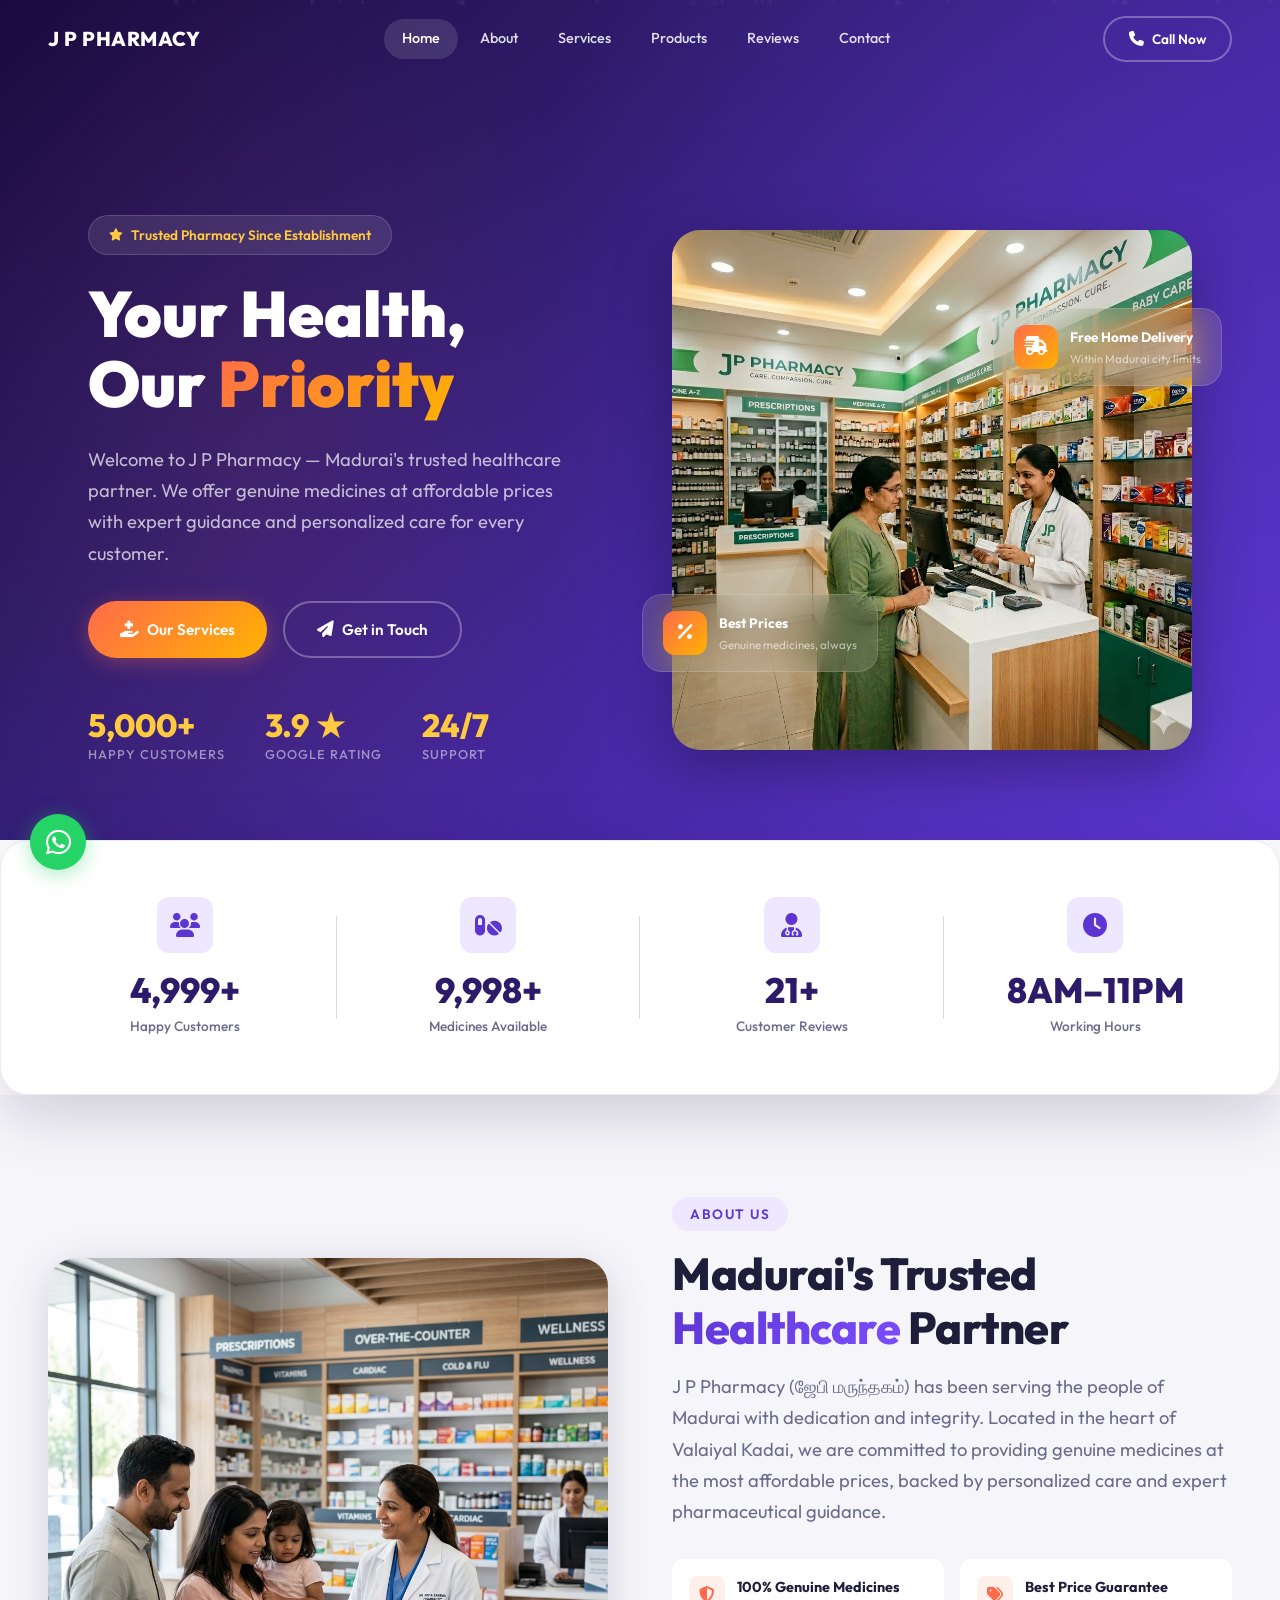
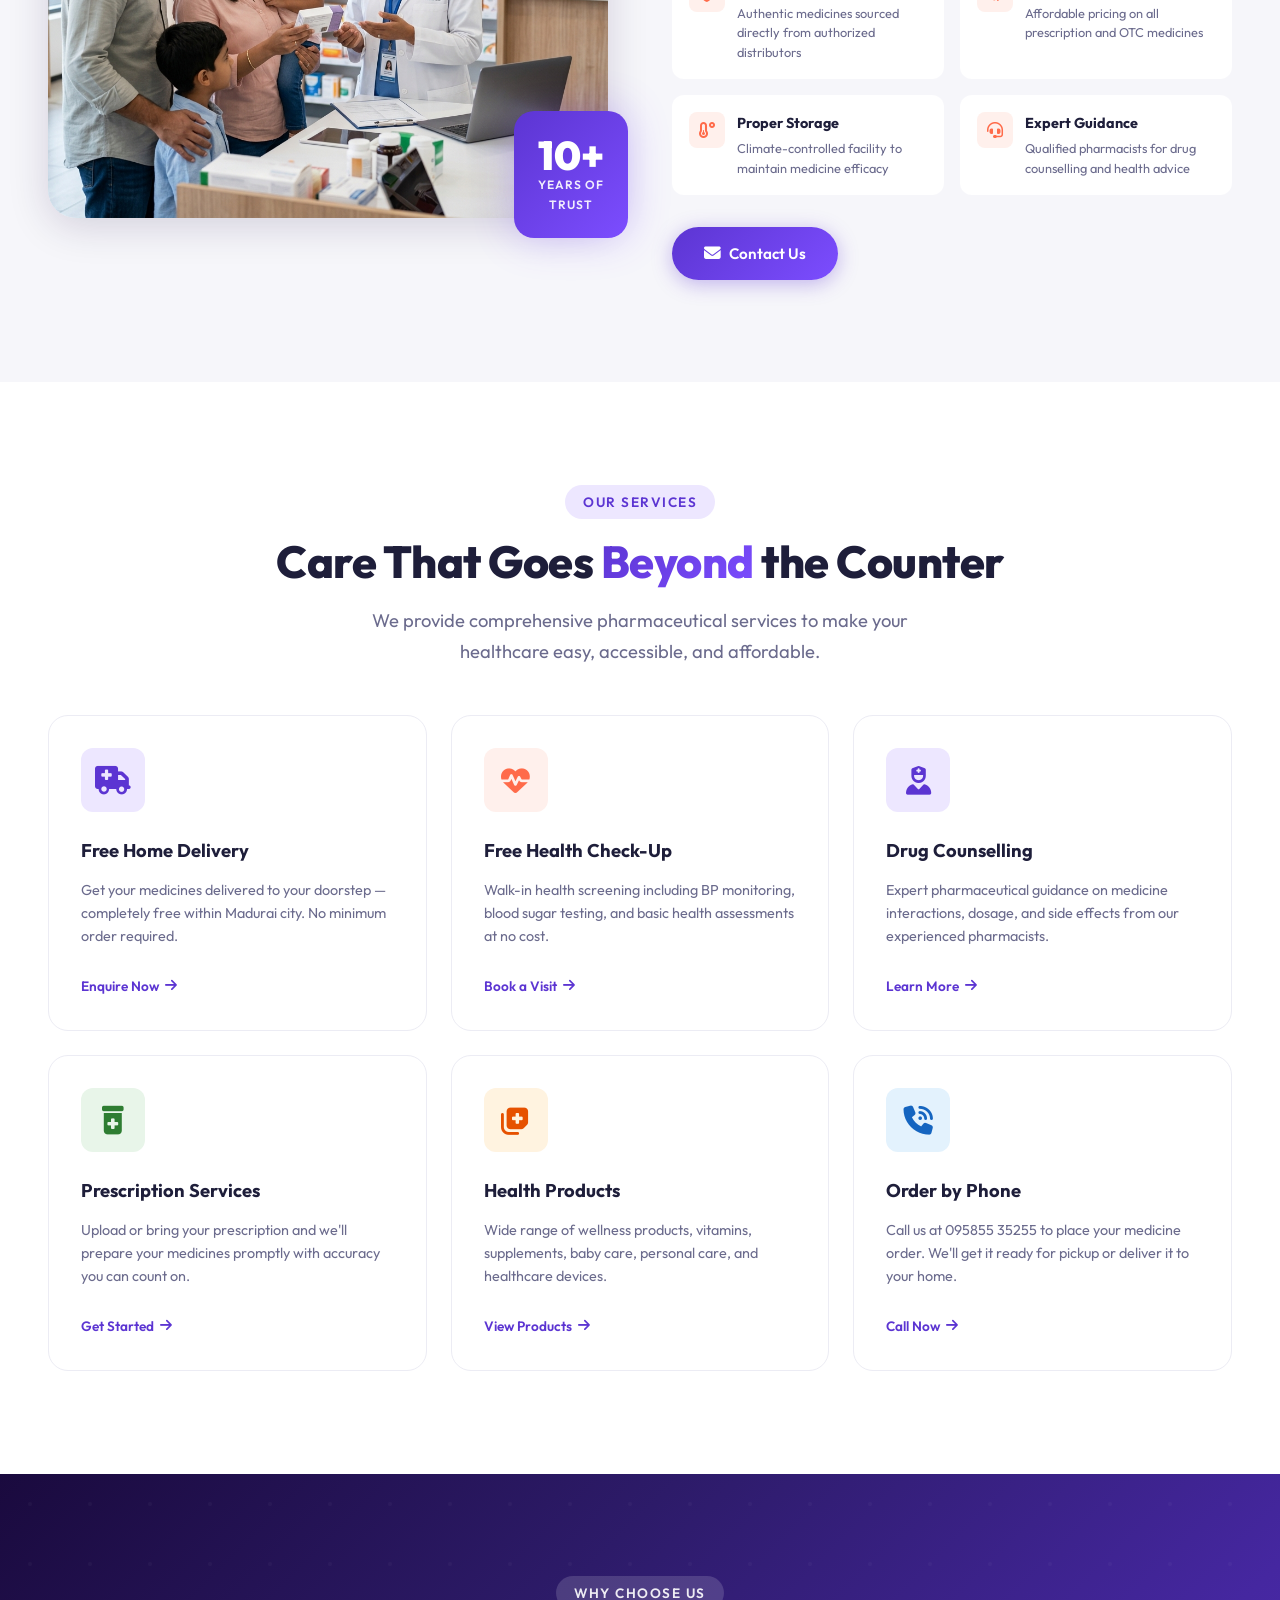
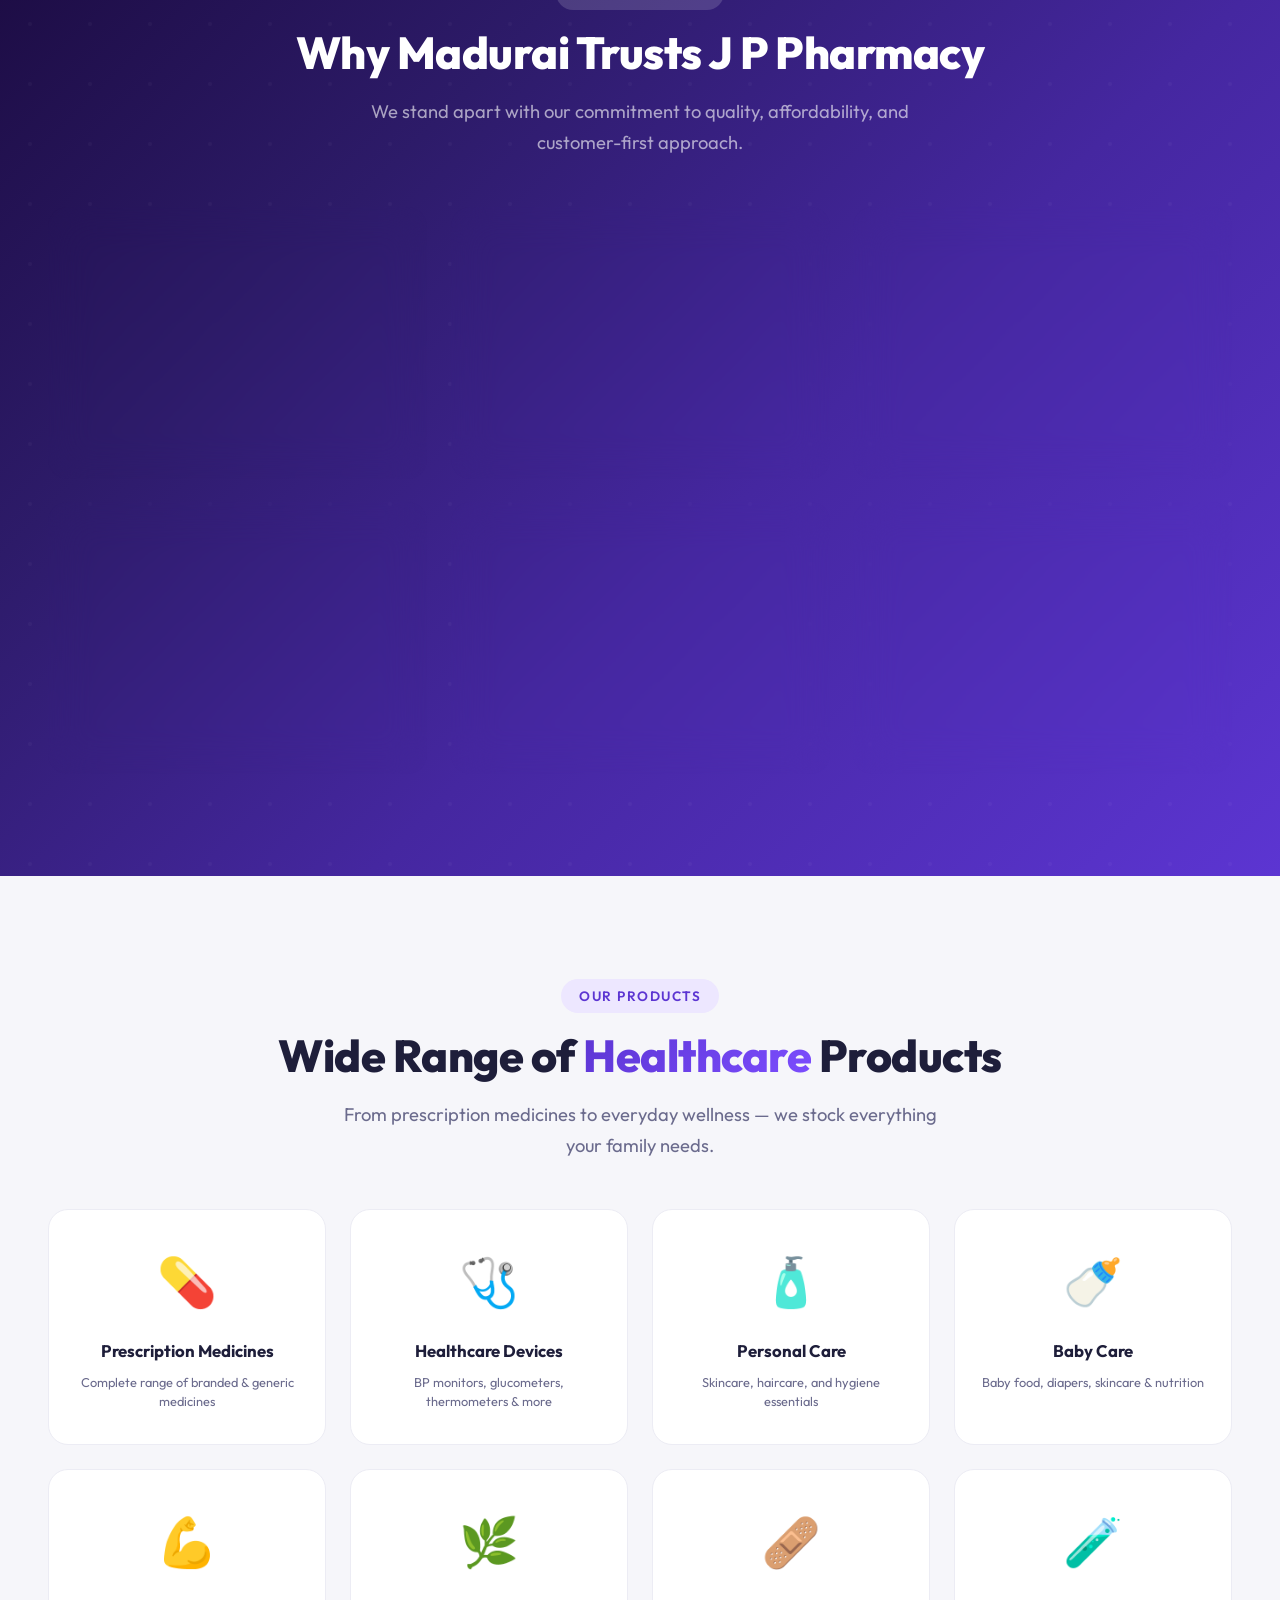
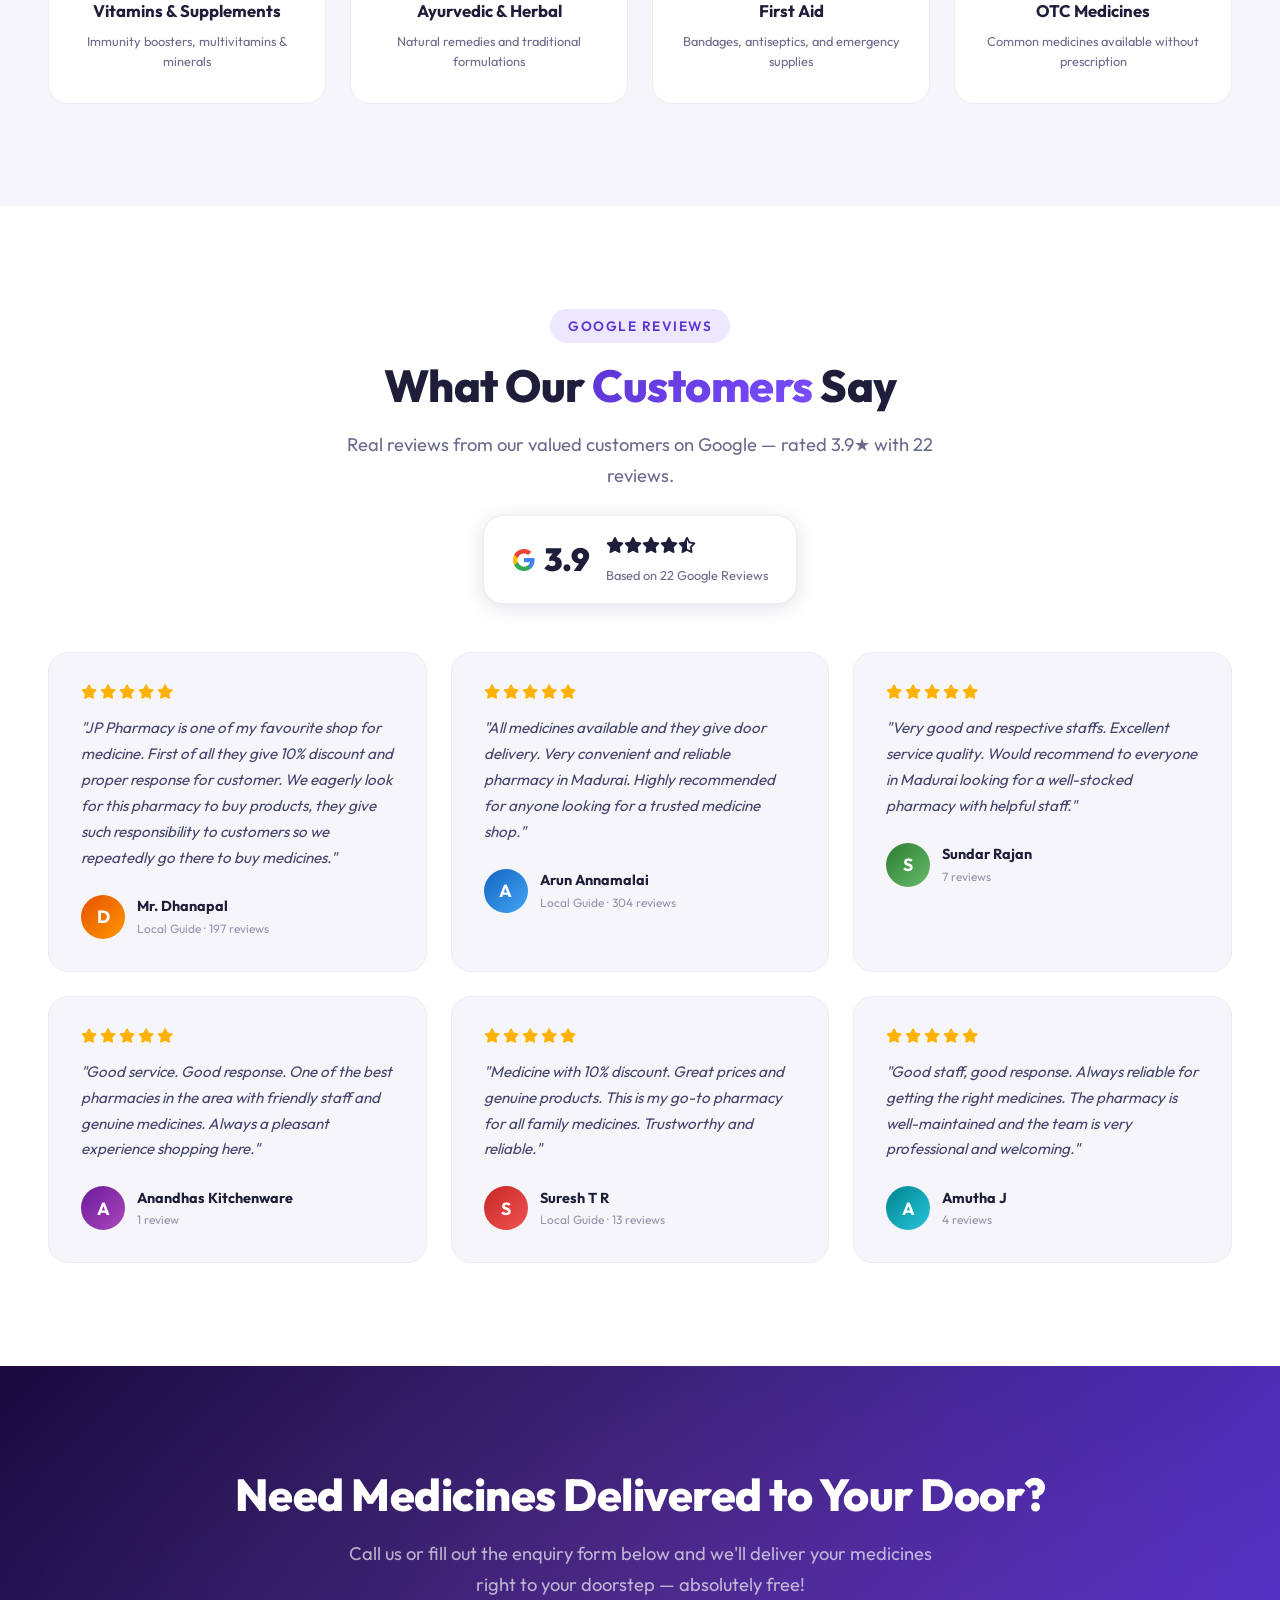
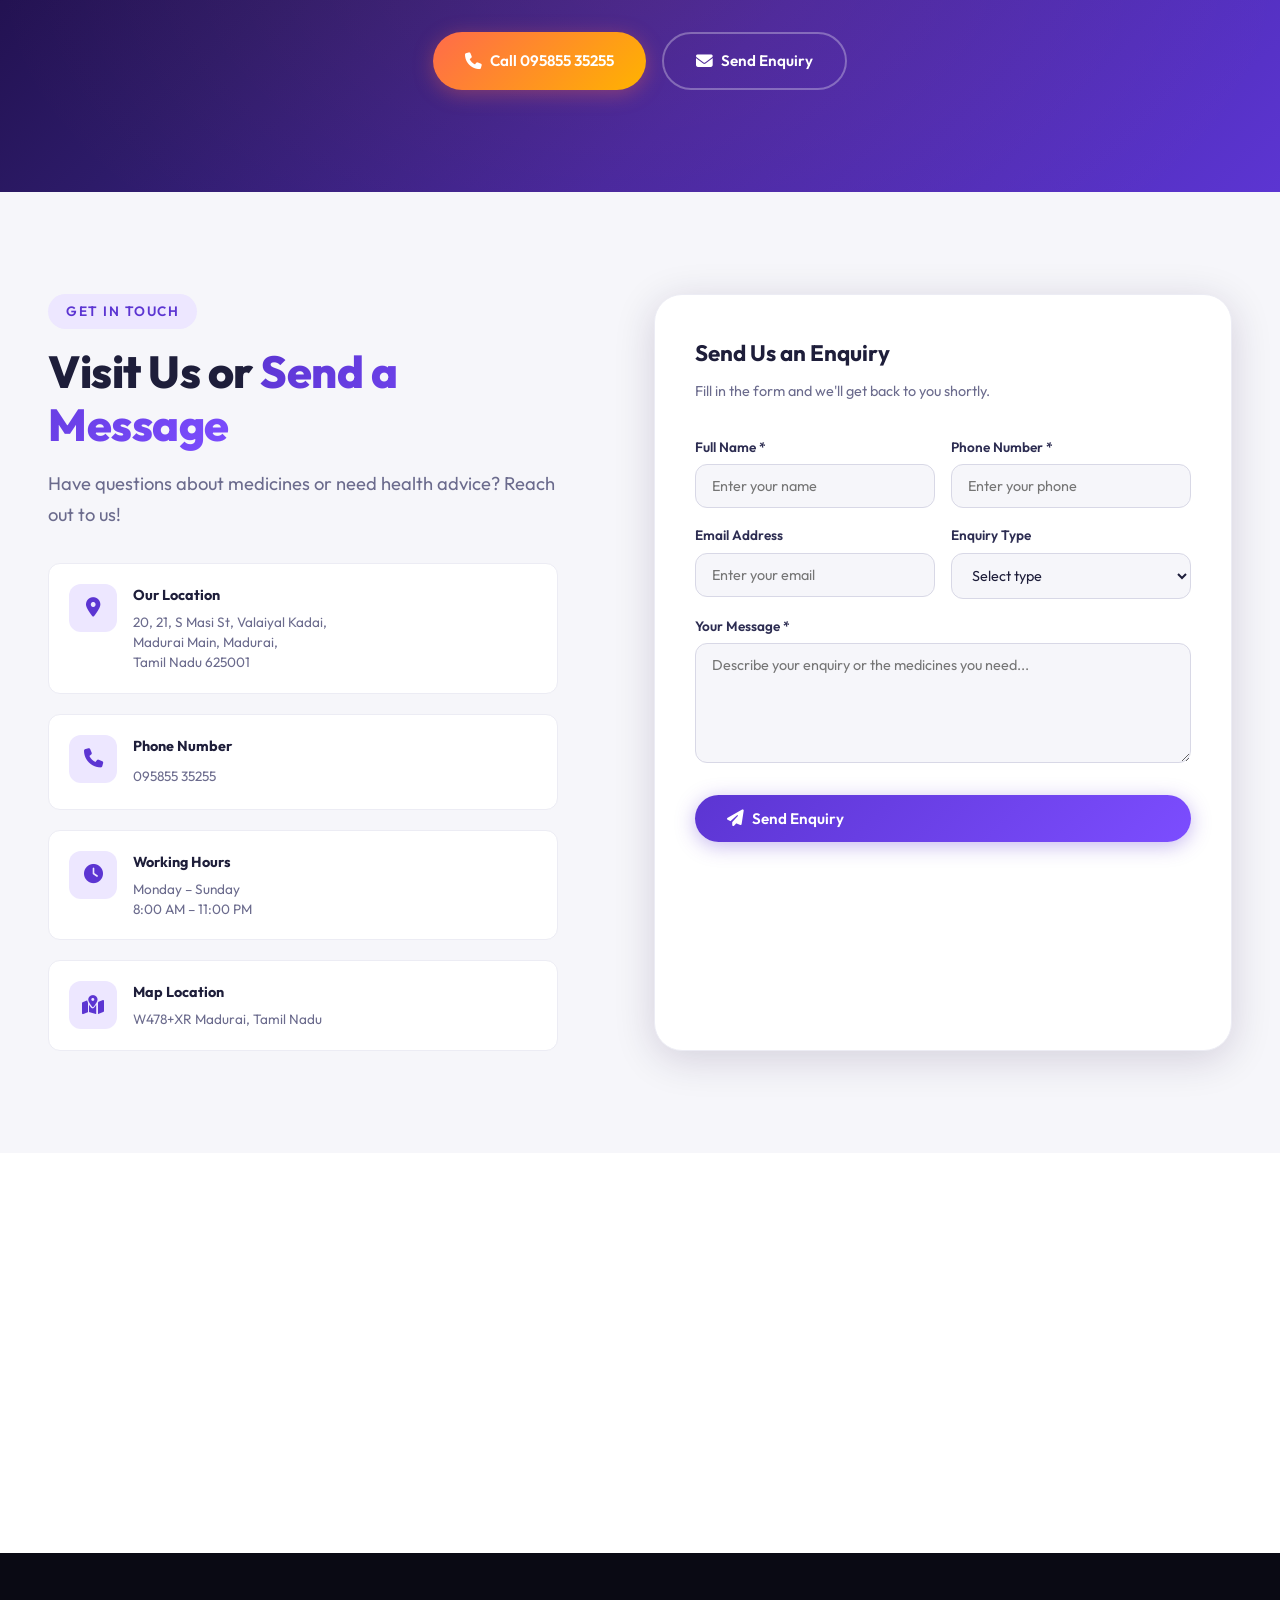
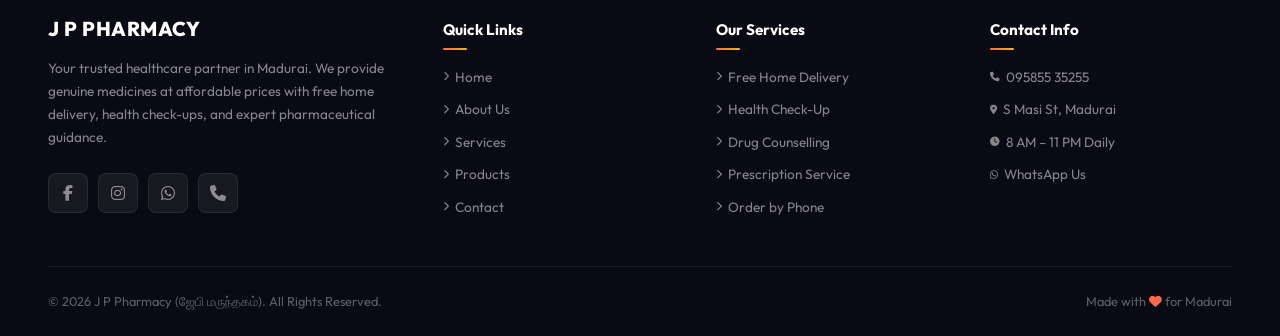
==== commit 3e27a6b5: "fix" ====
--- a/index.html
+++ b/index.html
@@ -560,7 +560,7 @@
           <input type="hidden" name="_subject" value="New Enquiry from JP Pharmacy Website">
           <input type="hidden" name="_captcha" value="true">
           <input type="hidden" name="_template" value="table">
-          <input type="hidden" name="_next" value="https://yourwebsite.com/thankyou.html">
+          <input type="hidden" name="_next" value="https://jp-pharm-site-mdu.vercel.app/thankyou.html">
           <input type="text" name="_honey" style="display:none">
 
           <div class="form-grid">
